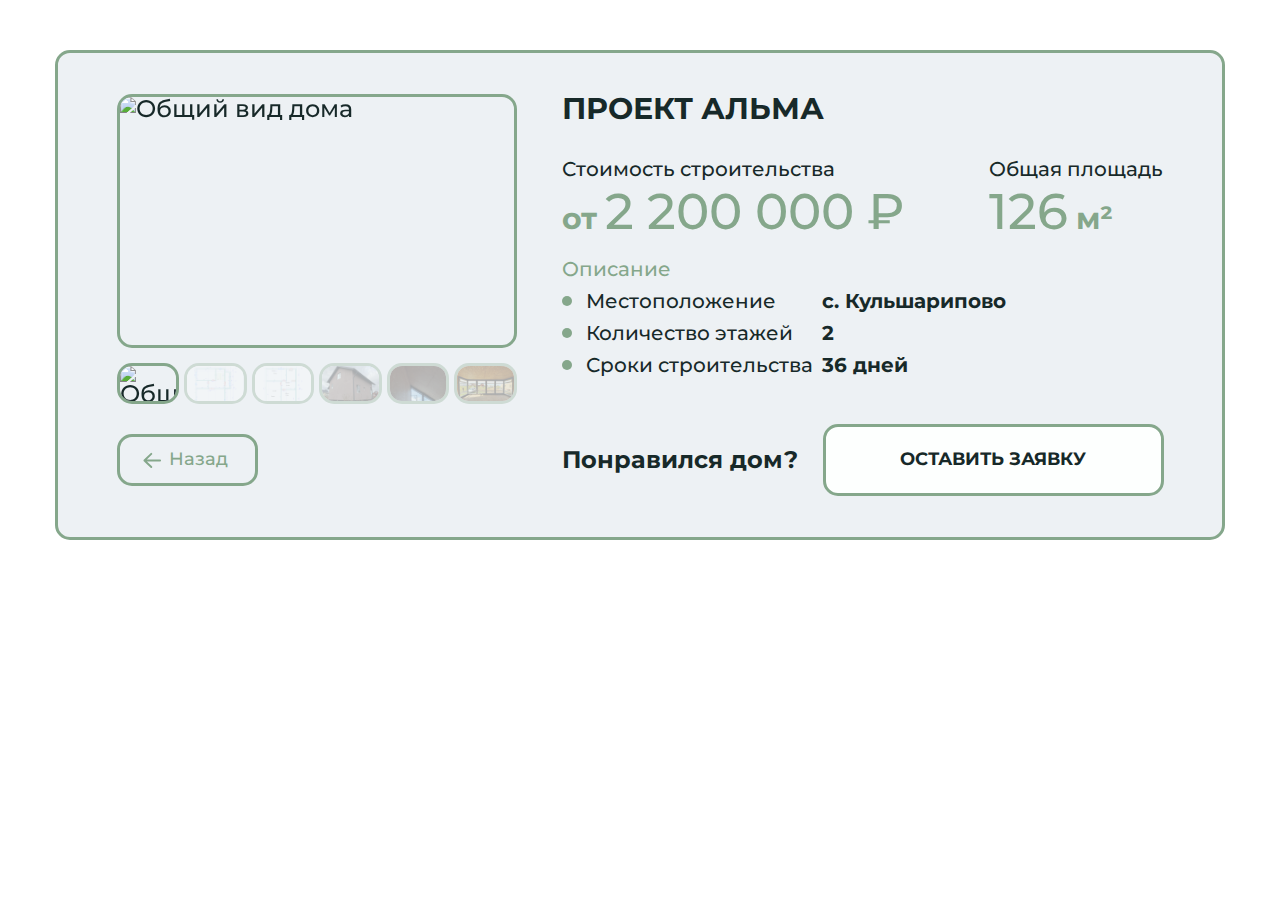
==== projects-pages/alma-page.html @ 99754f61 "rc1-3" ====
<!DOCTYPE html>
<html lang="ru">

<head>
   <meta charset="UTF-8">
   <meta http-equiv="X-UA-Compatible" content="IE=edge">
   <meta name="viewport" content="width=device-width, initial-scale=1.0">
   <title>Проект Альма</title>
   <link href="https://fonts.googleapis.com/css?family=Montserrat:regular,500,600,700&display=swap" rel="stylesheet" />
   <link rel="stylesheet" href="../css/swiper-bundle.min.css">
   <link rel="stylesheet" href="../css/style.css">
</head>

<body>
   <div class="wrapper">
      <div id="alma-project" class="alma-project">
         <div class="alma-project__container">
            <div class="alma-project__box box">
               <div class="box__wrap">
                  <div class="box__slider">
                     <div class="box__image image-slider swiper">
                        <div class="image-slider__wrapper swiper-wrapper">
                           <div class="image-slider__slide swiper-slide">
                              <div class="image-slider__image">
                                 <img src="../img/projects/preview/alma/3-alma.png" alt="Общий вид дома">
                              </div>
                           </div>
                           <div class="image-slider__slide swiper-slide">
                              <div class="image-slider__image">
                                 <img src="../img/projects/preview/alma/image-2.png" alt="Общий вид дома">
                              </div>
                           </div>
                           <div class="image-slider__slide swiper-slide">
                              <div class="image-slider__image">
                                 <img src="../img/projects/preview/alma/image-3.png" alt="Проект дома">
                              </div>
                           </div>
                           <div class="image-slider__slide swiper-slide">
                              <div class="image-slider__image">
                                 <img src="../img/projects/preview/alma/image-4.png" alt="Теплый пол">
                              </div>
                           </div>
                           <div class="image-slider__slide swiper-slide">
                              <div class="image-slider__image">
                                 <img src="../img/projects/preview/alma/image-5.png" alt="Теплый пол">
                              </div>
                           </div>
                           <div class="image-slider__slide swiper-slide">
                              <div class="image-slider__image">
                                 <img src="../img/projects/preview/alma/image-6.png" alt="Общий вид дома">
                              </div>
                           </div>
                           <div class="image-slider__slide swiper-slide">
                              <div class="image-slider__image">
                                 <img src="../img/projects/preview/alma/image-7.png" alt="Общий вид дома">
                              </div>
                           </div>
                        </div>
                     </div>
                     <div class="box_preview image-mini-slider swiper">
                        <div class="image-mini-slider__wrapper swiper-wrapper">
                           <div class="image-mini-slider__slide swiper-slide">
                              <div class="image-mini-slider__image">
                                 <img src="../img/projects/preview/alma/3-alma.png" alt="Общий вид дома">
                              </div>
                           </div>
                           <div class="image-mini-slider__slide swiper-slide">
                              <div class="image-mini-slider__image">
                                 <img src="../img/projects/preview/alma/image-2.png" alt="Общий вид дома">
                              </div>
                           </div>
                           <div class="image-mini-slider__slide swiper-slide">
                              <div class="image-mini-slider__image">
                                 <img src="../img/projects/preview/alma/image-3.png" alt="Проект дома">
                              </div>
                           </div>
                           <div class="image-mini-slider__slide swiper-slide">
                              <div class="image-mini-slider__image">
                                 <img src="../img/projects/preview/alma/image-4.png" alt="Теплый пол">
                              </div>
                           </div>
                           <div class="image-mini-slider__slide swiper-slide">
                              <div class="image-mini-slider__image">
                                 <img src="../img/projects/preview/alma/image-5.png" alt="Теплый пол">
                              </div>
                           </div>
                           <div class="image-mini-slider__slide swiper-slide">
                              <div class="image-mini-slider__image">
                                 <img src="../img/projects/preview/alma/image-6.png" alt="Общий вид дома">
                              </div>
                           </div>
                           <div class="image-mini-slider__slide swiper-slide">
                              <div class="image-mini-slider__image">
                                 <img src="../img/projects/preview/alma/image-7.png" alt="Общий вид дома">
                              </div>
                           </div>
                        </div>
                     </div>
                  </div>
                  <h1 class="alma-project__title box__title title">Проект альма</h1>
                  <div class="box__price price">
                     <div class="price__label">Стоимость строительства</div>
                     <div class="price__num">от <span>2 200 000 ₽</span></div>
                  </div>
                  <div class="box__square square">
                     <div class="square__label">Общая площадь</div>
                     <div class="square__num"><span>126</span> м²</div>
                  </div>
                  <div class="box__description description">
                     <div class="description__label">Описание</div>
                     <ul class="description__items">
                        <li class="description__item item">
                           <div class="item__label">Местоположение</div>
                           <div class="item__text">с. Кульшарипово</div>
                        </li>
                        <li class="description__item item">
                           <div class="item__label">Количество этажей</div>
                           <div class="item__text">2 <span class="item__hidden"> этажа </span></div>
                        </li>
                        <li class="description__item item">
                           <div class="item__label">Сроки строительства</div>
                           <div class="item__text"><span class="item__hidden">стройка</span> 36 дней</div>
                        </li>
                     </ul>
                  </div>
                  <a href="../index.html#projects" class="page-projects__prev button button_prev">
                     <img src="../img/process/arrow.svg" alt="Стрелка назад">
                     <span>Назад</span>
                  </a>
                  <div class="box__inner">
                     <p class="box__text">Понравился дом?</p>
                     <a href="#" class="page-projects__button button button_white">оставить заявку</a>
                  </div>
               </div>
            </div>
         </div>
      </div>
   </div>
   <script src="../js/swiper-bundle.min.js"></script>
   <script src="../js/main.js"></script>
</body>

</html>
---- css/style.css ----
@font-face {
   font-family: Montserrat;
   src: url('../fonts/Montserrat-Medium.eot');
   src: url('../fonts/Montserrat-Medium.woff2') format('woff2'),
      url('../fonts/Montserrat-Medium.woff') format('woff'),
      url('../fonts/Montserrat-Medium.ttf') format('truetype'),
      url('../fonts/Montserrat-Medium.svg') format('svg');
   font-weight: 500;
   font-display: swap;
}

@font-face {
   font-family: Montserrat;
   src: url('../fonts/Montserrat-Bold.eot');
   src: url('../fonts/Montserrat-Bold.woff2') format('woff2'),
      url('../fonts/Montserrat-Bold.woff') format('woff'),
      url('../fonts/Montserrat-Bold.ttf') format('truetype'),
      url('../fonts/Montserrat-Bold.svg') format('svg');
   font-weight: 700;
   font-display: swap;
}

/* ОБНУЛЕНИЕ */
*,
*::before,
*::after {
   padding: 0;
   margin: 0;
   border: 0;
   box-sizing: border-box;
}

li {
   list-style: none;
}

h1,
h2,
h3,
h4,
h5,
h6 {
   font-size: inherit;
   font-weight: inherit;
}

img {
   vertical-align: top;
}

a,
a:visited,
a:hover {
   text-decoration: none;
}

:focus,
:active {
   outline: none;
}

a:focus,
a:active {
   outline: none;
}

nav,
footer,
header,
aside {
   display: block;
}

input,
button,
textarea {
   font-family: inherit;
}

input::-ms-clear {
   display: none;
}

button {
   cursor: pointer;
}

button::-moz-focus-inner {
   padding: 0;
   border: 0;
}

html,
body {
   height: 100%;
   line-height: 1;
}

/* ------------------------------------------------- */
body {
   font-family: Montserrat;
   font-size: 24px;
   font-weight: 500;
   color: #172929;
}

.wrapper {
   min-height: 100%;
   overflow: hidden;
   display: flex;
   flex-direction: column;
}

[class*="__container"] {
   max-width: 1200px;
   margin: 0 auto;
   padding: 0px 15px;
}

/* --PC-- */
@media (max-width: 1200px) {
   [class*="__container"] {
      max-width: 970px;
   }
}

/* --TABLET-- */
@media (max-width: 991.98px) {
   [class*="__container"] {
      max-width: 750px;
   }
}

/* --MOBILE-- */
@media (max-width: 767.98px) {
   [class*="__container"] {
      max-width: 540px;
   }
}

/* --MOBILE SMALL-- */
@media (max-width: 575.98px) {
   [class*="__container"] {
      max-width: none;
   }
}

/* ------------------------- */
.menu {
   display: flex;
   justify-content: flex-end;
}

.menu__list {
   display: flex;
}

.menu__item {
   margin: 0px 40px 0px 0px;
}

.menu__link {
   font-weight: 500;
   font-size: 16px;
   line-height: 20px;
   color: #172929;
   transition: all 0.3s ease 0s;
}

.menu__link:hover,
.socials__link:hover,
.phone__link:hover {
   color: #85A78B;
}

.socials {
   position: relative;
   z-index: 3;
   flex: 0 0 90px;
   display: flex;
   justify-content: flex-end;
}

.socials__list {
   display: flex;
}

.socials__item {
   margin: 0px 15px 0px 0px;
}

.socials__link,
.phone__link {
   font-weight: 500;
   font-size: 16px;
   line-height: 20px;
   color: #172929;
   transition: all 0.3s ease 0s;
}

.phone {
   position: relative;
   z-index: 3;
   flex: 0 1 150px;
}

.phone__link {
   font-weight: 700;
}

/* ------- */
.icon-menu,
.close-icon-menu {
   display: none;
}

/* ------- */
.button {
   display: inline-block;
   font-weight: 700;
   font-size: 18px;
   line-height: 140.4%;
   text-align: center;
   align-items: center;
   text-transform: uppercase;
   color: #172929;
   background-color: #EDF1F4;
   border: 3px solid #85A78B;
   border-radius: 15px;
   padding: 20px 34px;
   transition: all 0.3s ease 0s;
}

.button:hover {
   background-color: #B8DBEF;
}

.button:focus {
   background-color: #FDFFFE;
}

.button_fill {
   background-color: #85A78B;
   padding: 20px 38px;
}

.button_fill:hover {
   border: 3px solid #B8DBEF;
}

.button_fill:focus {
   border: 3px solid #FDFFFE;
}

.button_white {
   background-color: #FDFFFE;
}

.button_white:focus {
   background-color: #EDF1F4;
}

.button_narrow {
   padding: 6px 23px;
}

.button_prev,
.button_next {
   display: inline-flex;
   font-weight: 500;
   color: #85A78B;
   text-transform: none;
   text-align: center;
   align-items: center;
   padding: 10px 27px 10px 20px;
}

.button_next {
   padding: 10px 20px 10px 27px;
}

.button_prev img {
   width: 24px;
   margin-right: 5px;
   transform: rotate(180deg);
}

.button_next img {
   width: 24px;
   margin-left: 5px;
}

/* ------- */
.title {
   font-weight: 700;
   font-size: 30px;
   line-height: 140.4%;
   text-align: center;
   margin: 0px 0px 40px 0px;
}

/* ------- */
.text_bold {
   font-weight: 700;
}

.text_up {
   text-transform: uppercase;
}

/* ------- */
.card {
   display: flex;
   flex-direction: column;
   justify-content: space-between;
}

.card__image {
   border: 3px solid #85A78B;
   border-radius: 15px;
   overflow: hidden;
   margin-bottom: 15px;
   position: relative;
   padding: 0px 0px 71.3% 0px;
}

.card__image img {
   width: 100%;
   height: 100%;
   object-fit: cover;
   position: absolute;
   top: 0;
   left: 0;
}

.card__body {
   display: flex;
   flex-direction: column;
   justify-content: space-between;
}

.card__title {
   font-weight: 700;
   font-size: 20px;
   line-height: 140.4%;
   text-transform: uppercase;
}

.card__desc {
   font-size: 16px;
   line-height: 140.4%;
}

.card__inner {
   display: flex;
   justify-content: space-between;
   align-items: center;
   margin-top: 10px;
}

.card__price {
   font-weight: 700;
   font-size: 16px;
   line-height: 140.4%;
   margin: 0px 20px 0px 0px;
}

.card__button {
   flex: 1 1 auto;
}

/* ------- */
.radio {
   display: inline-flex;
   justify-items: center;
   position: relative;
}

.radio_img {
   flex: 0 1 25.4%;
}

.radio__image {
   padding: 0px 0px 62% 0px;
   width: 100%;
   overflow: hidden;
   border: 3px solid #85A78B;
   border-radius: 15px;
   position: relative;
   cursor: pointer;
}

.radio__image img {
   object-fit: cover;
   position: absolute;
   max-width: 100%;
   top: 0;
   left: 0;
}

.radio_row {
   background: #FDFEFF;
   border-radius: 15px;
   padding: 11px 10px 13px 50px;
   align-items: center;
}

.radio__input {
   display: none;
}

[class*="__label"] {
   font-size: 20px;
   margin: 0px 0px 12px 0px;
}

.radio__label {
   font-size: 14px;
   display: inline-flex;
   align-items: center;
   justify-content: center;
   justify-items: center;
   cursor: pointer;
   margin: 0;
}

.radio__label span {
   text-align: start;
   color: #7A7878;
   line-height: 140.4%;
   padding: 0px 0px 0px 15px;
}

.radio__label a {
   padding: 0px 0px 0px 5px;
   color: #172929;
   transition: all 0.5s ease 0;
}

.radio__label a:hover {
   color: #85A78B;
}

.radio__label::before {
   content: '';
   align-self: center;
   width: 16px;
   height: 16px;
   background-color: #fff;
   border-radius: 50%;
   border: 2px solid #85A78B;
   margin: 0px 5px 0px 0px;
   position: absolute;
   top: 0;
   left: 0;
   transform: translate(-50%, 0);
}

.radio__label_image {
   align-items: center;
   position: absolute;
   top: 110%;
   left: 50%;
   transform: translate(-50%, -50%);
   padding: 20px 0px 0px 0px;
}

.radio__label_image.checkbox__label {
   top: 50%;
   left: 87%;
   transform: translate(0, -50%);
   padding: 0px 0px 0px 50px;
   text-align: left;
   justify-self: start;
}

.radio__label_image::before {
   height: 20px;
   width: 20px;
   align-self: center;
   position: absolute;
   top: 0;
   left: 50%;
   transform: translate(-50%, -50%);
}

.radio__label_image.checkbox__label::before {
   margin: 0;
}

.radio__label_row::before {
   width: 20px;
   height: 20px;
   border: 3px solid #85A78B;
   top: 50%;
   left: 13%;
   transform: translate(-50%, -50%);
}

.radio__label:hover:before {
   background: #B8DBEF;
}

.radio__input:checked+.radio__label::before {
   background: #85A78B;
}

/* ------- */
.checkbox__label::before {
   content: '';
   width: 23px;
   height: 17px;
   margin-left: 15px;
   background: #FDFEFF;
   border: 3px solid #85A78B;
   border-radius: 5px;
}

.checkbox__label:hover::before {
   background: #B8DBEF;
}

.checkbox__input:checked+.checkbox__label::before {
   background: #FDFEFF url('../img/check-solid.svg') center no-repeat;
}

/* ------- */
input[type=tel] {
   flex: 1 1 auto;
   max-width: 350px;
   margin: 0px 10px 0px 0px;
   font-size: 16px;
   color: #85A78B;
   background: #FDFEFF;
   border: 3px solid transparent;
   border-radius: 15px;
   align-items: center;
   text-align: start;
   padding: 7px 14px 5px 14px;
   transition: all 0.5s ease 0;
}

input[type=tel]:hover {
   background: #D6E8F3;
}

input[type=tel]:focus {
   border: 3px solid #85A78B;
   background: #FDFEFF;
}

::-webkit-input-placeholder {
   /* Chrome/Opera/Safari */
   color: #85A78B;
   font-size: 16px;
   opacity: 0.7;
}

::-moz-placeholder {
   /* Firefox 19+ */
   color: #85A78B;
   font-size: 16px;
   opacity: 0.7;
}

:-ms-input-placeholder {
   /* IE 10+ */
   color: #85A78B;
   font-size: 16px;
   opacity: 0.7;
}

:-moz-placeholder {
   /* Firefox 18- */
   color: #85A78B;
   font-size: 16px;
   opacity: 0.7;
}

/* ------- */
.stage-quiz__num {
   font-size: 18px;
   color: #85A78B;
   margin-bottom: 10px;
}

.stage-quiz__stages {
   display: flex;
}

.stage-quiz__line {
   width: 40px;
   height: 4px;
   border: 1px solid #85A78B;
   border-radius: 4px;
}

.stage-quiz__line:not(:last-child) {
   margin: 0px 4px 0px 0px;
}

.stage-quiz__line_fill {
   background-color: #85A78B;
}

/* ------- */
.form {
   border: 4px solid #85A78B;
   border-radius: 15px;
}

.form__title {
   font-weight: 700;
   font-size: 24px;
   margin: 0px 0px 15px 0px;
}

.form__box {
   display: flex;
   flex-direction: column;
   justify-content: space-between;
   gap: 15px;
   max-width: 390px;
   margin: 0px auto 10px;
}

.form__checkbox {
   display: flex;
   justify-content: space-between;
   align-items: center;
}

.form__subtitle {
   font-size: 20px;
   margin: 0px 0px 15px 0px;
}

.form__checkbox-item {
   display: flex;
   flex-direction: column;
   row-gap: 15px;
   flex: 0 0 25%;
   text-align: center;
   cursor: pointer;
   position: relative;
}

.form__icon {
   font-size: 34px;
}

.form__checkbox-label {
   display: flex;
   flex-direction: column;
   align-items: center;
   font-size: 14px;
   cursor: pointer;
}

.form__checkbox-input {
   display: none;
}

.form__checkbox-label::before {
   content: '';
   display: inline-flex;
   width: 23px;
   height: 17px;
   margin-bottom: 15px;
   background: #FDFEFF;
   border: 3px solid #85A78B;
   border-radius: 5px;
}

.form__checkbox-label:hover::before {
   background: #B8DBEF;
}

.form__checkbox-input:checked+.form__checkbox-label::before {
   background: url('../img/check-solid.svg') center no-repeat;
}

.form__inner-box {
   display: flex;
   justify-content: space-between;
}

.form__button {
   flex: 1 1 auto;
}

@media (max-width: 1200px) {
   .menu__item {
      margin: 0px 25px 0px 0px;
   }

   .menu__link,
   .socials__link {
      font-size: 14px;
   }

   .button {
      font-size: 16px;
      padding: 18px 25px;
   }

   .button_narrow {
      padding: 6px 10px;
   }

   .button_prev {
      padding: 10px 27px 10px 20px;
   }

   .button_next {
      padding: 10px 20px 10px 27px;
   }

   .card__price,
   .card__desc {
      display: none;
   }

   .card__inner,
   .card__button {
      display: block;
      text-align: center;
   }

   [class*="__label"] {
      font-size: 16px;
      margin: 0px 0px 12px 0px;
   }

   .radio__label {
      font-size: 12px;
   }

   .radio_img {
      flex: 0 1 27%;
   }

   .radio__label_image {
      top: 111%;
      padding: 18px 0px 0px 0px;
   }
}

@media (max-width: 991.98px) {
   .title {
      font-size: 26px;
      margin: 0px 0px 30px 0px;
   }

   .phone {
      flex: 0 1 131px;
   }

   .phone__link {
      font-size: 14px;
   }

   .button {
      font-size: 14px;
   }

   .button_prev {
      padding: 8px 18px 6px 10px;
   }

   .button_next {
      padding: 8px 10px 6px 18px;
   }

   .card__title {
      font-size: 16px;
   }

   [class*="__label"] {
      font-size: 13px;
      margin: 0px 0px 10px 0px;
   }

   .radio_img {
      flex: 0 1 30%;
   }

   .radio_row {
      padding: 9px 10px 12px 45px;
   }

   .radio__label {
      font-size: 12px;
   }

   .radio__label_image {
      top: 112%;
      padding: 15px 0px 0px 0px;
   }

   .checkbox__label::before {
      width: 20px;
      height: 16px;
   }

   .stage-quiz__num {
      font-size: 14px;
      margin-bottom: 5px;
   }

   .stage-quiz__line {
      width: 30px;
      height: 4px;
   }
}

@media (max-width: 767.98px) {
   .title {
      font-size: 24px;
      margin: 0px 0px 20px 0px;
   }

   .button {
      font-size: 12px;
      padding: 10px;
   }

   .button_narrow {
      padding: 6px 5px 4px;
   }

   .button_prev {
      padding: 3px 18px 3px 10px;
   }

   .button_next {
      padding: 8px 10px 6px 18px;
   }

   .card__image {
      margin-bottom: 5px;
   }

   .card__inner {
      margin-top: 5px;
   }

   .card__title {
      font-size: 11px;
   }

   [class*="__label"] {
      font-size: 12px;
      margin: 0px 0px 7px 0px;
   }

   .radio__label_image {
      top: 114%;
      padding: 14px 0px 0px 0px;
   }

   .radio__label_image::before {
      height: 18px;
      width: 18px;
   }

   .radio_row {
      padding: 6px 10px 9px 30px;
   }

   .radio__label_row::before {
      width: 17px;
      height: 17px;
      left: 12%;
   }

   .checkbox__label::before {
      width: 18px;
      height: 15px;
   }
}

@media (max-width: 640.98px) {

   .button,
   .form,
   .radio__image {
      border: 2px solid #85A78B;
      border-radius: 10px;
   }

   .button_narrow {
      border-radius: 15px;
   }

   .button_prev {
      padding: 3px 15px 3px 4px;
   }

   .card__image {
      margin-bottom: 8px;
   }

   .card__inner {
      margin-top: 8px;
   }

   .card__title {
      font-size: 14px;
   }

   input[type=tel] {
      border: 2px solid transparent;
   }

   input[type=tel]:focus {
      border: 2px solid #85A78B;
   }

   .radio__label {
      font-size: 10px;
   }

   .radio__label span {
      color: #85A78B;
   }

   .radio__label a {
      color: #172929;
   }

   .radio__label_image {
      top: 112%;
      padding: 12px 0px 0px 0px;
   }

   .radio__label_image::before {
      height: 16px;
      width: 16px;
   }

   .radio_row {
      padding: 4px 5px 7px 30px;
   }

   .radio__label_row::before {
      width: 16px;
      height: 16px;
      border: 2px solid #85A78B;
      left: 12%;
   }

   .checkbox__label::before {
      width: 18px;
      height: 14px;
      border: 2px solid #85A78B;
      border-radius: 4px;
   }
}

@media (max-width: 575.98px) {
   .menu__body {
      position: fixed;
      top: -100%;
      right: 0;
      width: 85%;
      height: 400px;
      border-radius: 10px;
      background-color: #cde6f4;
      padding: 100px 15px 30px 15px;
      overflow: auto;
      transition: all 0.3s ease 0s;
   }

   .header:target .menu__body {
      top: 0;
   }

   .header:target .menu__body::before {
      content: "";
      position: fixed;
      top: 0;
      left: 0;
      height: 80px;
      width: 100%;
      background-color: #cde6f4;
   }

   .menu__list {
      flex-direction: column;
      justify-content: center;
      align-items: center;
   }

   .menu__item {
      margin: 0px 0px 30px 0px;
   }

   .menu__item:last-child {
      margin-bottom: 0px;
   }

   .menu__link {
      font-size: 22px;
   }

   .phone {
      order: 1;
   }

   .socials {
      order: 2;
      flex: 0 0 100%;
      justify-content: flex-end;
   }

   .socials__item:last-child {
      margin: 0;
   }

   .icon-menu {
      position: relative;
      flex: 0 0 25px;
      height: 16px;
      display: flex;
      flex-direction: column;
      justify-content: space-between;
      margin: 7px 0px 0px 20px;
   }

   .icon-menu span {
      height: 2px;
      background-color: #172929;
   }

   .close-icon-menu {
      flex: 0 0 25px;
      height: 25px;
      position: relative;
      margin: 3px 0px 0px 20px;
   }

   .close-icon-menu::before,
   .close-icon-menu::after,
   .icon-menu::before,
   .icon-menu::after {
      content: "";
      background-color: #172929;
      height: 2px;
   }

   .close-icon-menu::before,
   .close-icon-menu::after {
      position: absolute;
      top: 50%;
      left: 0;
      width: 100%;
   }

   .close-icon-menu::before {
      transform: rotate(45deg);
   }

   .close-icon-menu::after {
      transform: rotate(-45deg);
   }

   .header:target .icon-menu {
      display: none;
   }

   .header:target .close-icon-menu {
      display: flex;
   }

   .title {
      font-size: 22px;
   }

   .button {
      max-width: 160px;
      text-align: center;
      font-size: 12px;
      line-height: 110%;
      padding: 10px 18px;
   }

   .button_fill:hover {
      border: 2px solid #B8DBEF;
   }

   .button_fill:focus {
      border: 2px solid #FDFFFE;
   }

   .button_prev span,
   .button_next span {
      display: none;
   }

   .button_prev {
      padding: 3px 8px 3px 4px;
   }

   .button_next {
      padding: 3px 4px 3px 8px;
   }

   .card__button {
      max-width: 100%;
   }

   .radio__label_image {
      top: 115%;
      padding: 10px 0px 0px 0px;
   }

   .radio__label_image::before {
      height: 14px;
      width: 14px;
   }

   .radio_row {
      padding: 0px 5px 7px 28px;
   }

   .radio__label_row::before {
      width: 14px;
      height: 14px;
      left: 12%;
   }

   .checkbox__label::before {
      width: 18px;
      height: 14px;
   }
}

@media (max-width: 500.98px) {
   .form__title {
      font-size: 22px;
   }

   .form__subtitle {
      font-size: 18px;
   }

   .form__checkbox-item {
      row-gap: 0px;
   }

   .form__icon {
      font-size: 28px;
      text-align: left;
      padding: 0px 0px 5px 20px;
   }

   .form__checkbox-label::before {
      border: 2px solid #85A78B;
      border-radius: 10px;
      margin-bottom: 0px;
      position: absolute;
      top: 10%;
      right: 15%;
   }

   /* .form__radio-label {
      max-width: 90%;
   } */

   /* .button_prev {
      border-radius: 6px;
   } */
}

@media (max-width: 450.98px) {
   .radio_row {
      padding: 0px 5px 5px 25px;
   }

   .radio__label_row::before {
      width: 12px;
      height: 12px;
      left: 13%;
   }

   .checkbox__label::before {
      width: 18px;
      height: 14px;
   }

   .form__radio-label {
      max-width: 90%;
      margin: 0 auto;
   }

   .form__radio-label::before {
      left: 5.5%;
   }
}

@media (max-width: 430.98px) {
   .form__title {
      font-size: 20px;
   }

   .form__subtitle {
      font-size: 16px;
   }

   .form__icon {
      padding-left: 15px;
   }

   .form__checkbox-label {
      font-size: 12px;
   }

}

@media (max-width: 400.98px) {
   .card__title {
      font-size: 12px;
   }

   .form__icon {
      font-size: 24px;
   }
}

@media (max-width: 396.98px) {
   .title {
      font-size: 20px;
   }

   .button_prev {
      padding: 0px 10px 0px 0px;
      border: none;
   }

   .button_next {
      padding: 0px 0px 0px 10px;
      border: none;
   }

   .radio_img {
      flex: 0 1 31%;
   }

   .radio_row {
      padding: 0px 5px 5px 21px;
   }
}

@media (max-width: 380.98px) {
   .button {
      max-width: 140px;
   }

   .form__title {
      font-size: 18px;
      max-width: 280px;
   }

   .form__subtitle {
      font-size: 14px;
   }

   .form__checkbox-label::before {
      width: 20px;
      height: 15px;
   }

   .form__icon {
      font-size: 20px;
      padding-left: 5px;
   }

   .form__button {
      font-size: 10px;
      padding: 10px 5px;
   }

   .radio__label {
      font-size: 10px;
   }
}

@media (max-width: 350.98px) {

   .card__title {
      font-size: 11px;
   }

   .form__title {
      font-size: 16px;
   }

   .form__checkbox-label {
      font-size: 10px;
   }

   .form__icon {
      font-size: 18px;
      padding-left: 5px;
   }

   .form__checkbox-label::before {
      right: 20%;
   }

   .form__inner-box {
      flex-wrap: wrap;
      row-gap: 10px;
   }

   input[type=tel] {
      align-items: stretch;
      max-width: 350px;
      width: 100%;
      padding-right: 84px;
      margin: 0px 0px 0px 0px;
   }

   .form__button {
      display: block;
      max-width: 100%;
      font-size: 12px;
   }
}

@media (max-width: 330.98px) {
   .button {
      max-width: 135px;
   }

   .button_fill {
      margin: 0px 10px 0px 0px;
   }

   .radio_row {
      padding: 0px 0px 4px 20px;
   }

   .checkbox__label::before {
      width: 16px;
      height: 13px;
   }

   .form__button {
      display: block;
      max-width: 100%;
   }
}

/* ------------------------- */

.header {
   position: fixed;
   width: 100%;
   top: 0;
   left: 0;
   background: url("../img/header-bg.png") top / cover no-repeat;
   z-index: 50;
}

.header__container {
   display: flex;
   min-height: 100px;
   align-items: center;
}

.header__logo {
   position: relative;
   z-index: 3;
   flex: 1 1 auto;
}

.header__menu {
   flex: 1 1 auto;
}

@media (max-width: 991.98px) {
   .header__container {
      flex-wrap: wrap;
      justify-content: space-between;
      align-content: center;
      min-height: 80px;
   }

   .header__logo {
      order: 1;
   }

   .header__menu {
      order: 4;
      justify-content: flex-start;
      padding-top: 10px;
   }

   .header__socials {
      order: 2;
   }

   .header__phone {
      order: 3;
   }
}

@media (max-width: 575.98px) {
   .header__container {
      flex-wrap: wrap;
      justify-content: space-between;
   }

   .header__logo img {
      max-width: 130px;
   }
}

/* ------------------------------------------------- */
.main {
   flex: 1 1 auto;
   background: url('../img/bg-full.png') top / cover no-repeat;
}

.started {
   padding: 125px 0px 40px 0px;
}

.started__container {
   display: flex;
   position: relative;
}

.started__title {
   max-width: 830px;
   font-weight: 700;
   font-size: 35px;
   line-height: 110%;
   margin-bottom: 30px;
}

.started__text {
   max-width: 595px;
   font-weight: 500;
   font-size: 24px;
   line-height: 140.4%;
   margin-bottom: 50px;
}

.started__button-quiz {
   box-shadow: 0px 4px 4px rgba(0, 0, 0, 0.25);
   margin: 0px 20px 0px 0px;
}

.started__image {
   position: absolute;
   bottom: -15%;
   right: -10%;
}

.started__image img {
   max-width: 100%;
}

@media (max-width: 1200px) {
   .started__image {
      right: -25%;
   }

   .started__image img {
      max-width: 80%;
   }

   .started__title {
      max-width: 830px;
      font-size: 32px;
   }

   .started__text {
      max-width: 595px;
      font-size: 20px;
      margin-bottom: 40px;
   }

   .started__button-quiz {
      margin: 0px 15px 0px 0px;
   }
}

@media (max-width: 991.98px) {
   .started__image {
      right: -55%;
   }

   .started__image img {
      max-width: 70%;
   }

   .started__title {
      font-size: 30px;
   }

   .started__text {
      max-width: 550px;
      font-size: 20px;
   }
}

@media (max-width: 767.98px) {
   .started__image {
      right: -95%;
   }

   .started__image img {
      max-width: 50%;
   }

   .started__title {
      font-size: 21px;
   }

   .started__text {
      max-width: 400px;
      font-size: 16px;
      line-height: 120%;
      margin-bottom: 40px;
   }
}

@media (max-width: 575.98px) {
   .started {
      padding: 100px 0px 0px 0px;
   }

   .started__image {
      bottom: 20%;
      right: -70%;
   }

   .started__image img {
      width: 80%;
   }

   .started__title {
      font-size: 20px;
   }

   .started__text {
      font-size: 16px;
      margin-bottom: 145px;
   }

   .started__button-quiz {
      margin: 0px 5px 0px 0px;
      box-shadow: 0px 4px 7px rgba(0, 0, 0, 0.15);
   }
}

@media (max-width: 500.98px) {
   .started__image {
      right: -85%;
   }
}

@media (max-width: 385.98px) {
   .started__image {
      right: -95%;
   }
}

/* ------------------------------------------------- */
.about {
   padding-top: 100px;
}

.about__body {
   display: grid;
   grid-template-columns: repeat(3, 1fr);
   gap: 40px;
}

.about__item {
   display: flex;
}

.about__item_right {
   justify-self: end;
}

.about__number {
   font-weight: 500;
   font-size: 80px;
   color: #85A78B;
   margin: 0px 10px 0px 0px;
   align-self: flex-end;
}

.about__number_empty {
   font-size: 0px;
   margin: 0;
}

.about__subtitle {
   font-weight: 700;
   font-size: 30px;
   line-height: 140.4%;
   align-self: flex-end;
}

.about__subtitle_short {
   max-width: 190px;
}

@media (max-width: 1200px) {
   .about__number {
      font-size: 70px;
   }

   .about__subtitle {
      font-size: 24px;
   }

   .about__subtitle_short {
      max-width: 160px;
   }
}

@media (max-width: 991.98px) {
   .about {
      padding-top: 80px;
   }

   .about__number {
      font-size: 60px;
   }

   .about__subtitle {
      font-size: 20px;
   }
}

@media (max-width: 767.98px) {
   .about {
      padding-top: 60px;
   }

   .about__body {
      grid-template-columns: repeat(2, 1fr);
      column-gap: 55px;
      row-gap: 20px;
   }

   .about__item_first {
      order: 1;
   }

   .about__item_second {
      order: 2;
   }

   .about__item_third {
      order: 5;
   }

   .about__item_fourth {
      order: 3;
   }

   .about__item_fifth {
      order: 4;
   }

   .about__item_sixth {
      order: 6;
   }

   .about__item_right {
      justify-self: start;
   }

   .about__subtitle_short {
      max-width: 130px;
   }
}

@media (max-width: 575.98px) {
   .about__number {
      font-size: 48px;
   }

   .about__subtitle {
      font-size: 20px;
   }
}

@media (max-width: 500.98px) {
   .about__body {
      gap: 20px;
   }

   .about__subtitle {
      font-size: 18px;
      line-height: 110%;
   }
}

@media (max-width: 395.98px) {
   .about__body {
      gap: 15px;
   }

   .about__number {
      font-size: 30px;
   }

   .about__subtitle {
      font-size: 16px;
      line-height: 101%;
   }
}

/* ------------------------------------------------- */
.stage {
   padding-top: 100px;
}

.stage__container {
   margin: 0px auto;
   text-align: center;
}

.stage__body {
   display: flex;
   justify-content: space-between;
}

.stage__item {
   display: flex;
   flex-direction: column;
   flex: 0 1 155px;
   align-items: center;
   position: relative;
}

.stage__item:not(:last-child)::before {
   position: absolute;
   content: "";
   width: 120%;
   height: 2px;
   border-top: dashed #85A78B;
   top: 30px;
   right: -5%;
   transform: translateX(70%);
}

.stage__icon {
   display: flex;
   justify-content: center;
   width: 60px;
   height: 60px;
   background: #EDF1F4;
   border: 3px solid #85A78B;
   border-radius: 50%;
   align-items: center;
   font-size: 28px;
   margin: 0px 0px 15px 0px;
}

.stage__subtitle {
   font-weight: 500;
   font-size: 20px;
   padding: 10px;
}

@media (max-width: 1200px) {
   .stage__item:not(:last-child)::before {
      width: 110%;
      transform: translateX(66%);
   }
}

@media (max-width: 991.98px) {
   .stage__item {
      flex: 0 1 130px;
   }

   .stage__item:not(:last-child)::before {
      width: 100%;
      transform: translateX(67%);
   }

   .stage__subtitle {
      font-size: 16px;
   }
}

@media (max-width: 767.98px) {
   .stage {
      padding-top: 80px;
   }

   .stage__item {
      flex: 0 1 100px;
   }

   .stage__item:not(:last-child)::before {
      width: 80%;
   }

   .stage__subtitle {
      font-size: 12px;
   }
}

@media (max-width: 575.98px) {
   .stage {
      padding-top: 60px;
   }

   .stage__body {
      flex-wrap: wrap;
      justify-content: center;
   }

   .stage__item {
      flex: 0 1 120px;
   }

   .stage__item:last-child::before {
      position: absolute;
      content: "";
      width: 250%;
      height: 2px;
      border-top: dashed #85A78B;
      top: 30px;
      right: -15%;
      transform: translateX(-35%);
   }

   .stage__item:not(:last-child)::before {
      width: 105%;
      transform: translateX(69%);
   }

   .stage__subtitle {
      font-size: 14px;
   }
}

@media (max-width: 526.98px) and (min-width: 396.98px) {
   .stage__item:last-child::before {
      display: none;
   }

   .stage__item:nth-child(4)::after {
      position: absolute;
      content: "";
      width: 250%;
      height: 2px;
      border-top: dashed #85A78B;
      top: 30px;
      right: -15%;
      transform: translateX(-35%);
   }

   .stage__item:not(:last-child)::before {
      width: 94%;
   }
}

@media (max-width: 396.98px) {
   .stage__item:nth-child(3)::after {
      position: absolute;
      content: "";
      width: 250%;
      height: 2px;
      border-top: dashed #85A78B;
      top: 30px;
      right: -15%;
      transform: translateX(-35%);
   }
}

/* ------------------------------------------------- */
.quiz {
   padding-top: 90px;
}

.quiz__box {
   background: #EDF1F4;
   border: 3px solid #85A78B;
   border-radius: 15px;
   margin-bottom: 100px;
   text-align: center;
   padding: 2.5% 5% 3%;
}

.quiz__test,
.quiz__result {
   display: none;
}

.active__step {
   display: block;
}

.quiz__header {
   display: flex;
   justify-content: space-between;
   align-items: flex-end;
   margin: 0px 0px 45px 0px;
}

.quiz__text {
   font-size: 20px;
}

.quiz__stage {
   text-align: end;
}

.quiz__question {
   margin: 0px 0px 15px 0px;
}

.step-6 .quiz__question {
   padding: 4% 0px 0px 0px;
   margin: 0px 0px 3% 0px;
}

.quiz__form {
   display: flex;
   flex-direction: column;
}

.quiz__radio-wrap {
   display: flex;
   justify-content: space-around;
   margin: 0px 0px 65px 0px;
}

.step-2 .quiz__radio-wrap {
   max-width: 810px;
   width: 100%;
   padding: 20px 0px;
   margin: 0px auto 76px;
   display: grid;
   grid-template-columns: repeat(3, minmax(240px, auto));
   grid-row-gap: 20px;
}

.step-3 .quiz__radio-wrap {
   justify-content: space-between;
   padding-top: 15px;
   margin: 0px 0px 107px 0px;
}

.step-4 .quiz__radio-wrap {
   padding-top: 15px;
   margin: 0px 0px 107px 0px;
}

.step-5 .quiz__radio-wrap {
   display: grid;
   grid-template-columns: minmax(350px, auto) minmax(300px, auto) 1fr;
   grid-gap: 20px;
   margin: 0px 0px 0.36% 0px;
   align-items: center;
}

.step-6 .quiz__radio-wrap {
   margin: 0px 0px 8% 0px;
}

.step-5 .quiz__radio-item {
   text-align: left;
}

.step-3 .radio_img,
.step-4 .radio_img {
   flex: 0 1 180px;
}

.step-5 .radio_img {
   max-width: 156px;
   width: 100%;
}

.step-3 .radio__image,
.step-4 .radio__image {
   padding: 0px 0px 60% 0px;
}

.quiz__radio-label {
   font-size: 20px;
   width: 100%;
}

.step-5 .radio__label_image.checkbox__label {
   left: 85%;
   width: 110%;
   padding: 0px 0px 0px 40px;
}

label[for="electrics"].radio__label_image.checkbox__label,
label[for="heating"].radio__label_image.checkbox__label {
   width: 100%;
}

label[for="facade"].radio__label_image.checkbox__label {
   width: 125%;
   left: 83%;
}

label[for="water-disposal"].radio__label_image.checkbox__label,
label[for="water-supply"].radio__label_image.checkbox__label {
   width: 140%;
   left: 81.5%;
   padding: 0px 0px 0px 45px;
}

label[for="pile-screw"],
label[for="soft-shingles"] {
   width: 110%;
}

.step-3 .radio__label_image,
.step-4 .radio__label_image {
   top: 115%;
}

span.quiz__hidden {
   display: none;
}

span.quiz__hide {
   color: #172929;
   padding: 0px 5px 0px 0px;
}

.quiz__buttons {
   display: flex;
   justify-content: space-between;
}

.step-1 .quiz__next {
   align-self: end;
}

.quiz__slogan {
   text-align: center;
   font-size: 30px;
   line-height: 140.4%;
   text-transform: uppercase;
}

.quiz__slogan span {
   font-weight: 700;
}

/* ----- */
.quiz__result {
   background: #D9D9D9 url('../img/quiz/bg-quiz-feedback.png') 0 0 / cover no-repeat;
   box-shadow: inset 5px 5px 7px rgba(255, 255, 255, 0.5);
   border: 3px solid #85A78B;
   border-radius: 15px;
   padding: 3.37% 0%;
}

.quiz__wrap {
   display: flex;
}

.quiz__wrap_blur {
   background: rgba(255, 255, 255, 0.05);
   backdrop-filter: blur(3px);
   border-radius: 10px;
   width: 100%;
   margin: 0 auto;
}

.quiz__wrap-widget {
   flex: 0 1 32%;
   text-align: end;
   align-self: center;
}

.quiz__widget {
   display: inline-block;
   width: 51%;
   border: 3px solid #172929;
   border-radius: 15px;
   overflow: hidden;
}

.quiz__widget img {
   width: 100%;
}

.quiz__feedback {
   flex: 0 1 68%;
   max-width: 495px;
   margin: 0 auto;
}

.quiz__feedback.form {
   border: none;
}

.quiz__feedback .form__title {
   font-weight: 500;
   text-align: center;
   letter-spacing: 0.01em;
   margin: 0px 0px 4.5% 0px;
}

.quiz__feedback .form__box {
   margin: 0px auto 6%;
}

.quiz__feedback .form__inner-box {
   display: flex;
   flex-direction: column;
   margin: 0px 0px 3.5% 0px;
}

.quiz__feedback input[type=tel] {
   flex: 1 1 auto;
   max-width: 495px;
   width: 100%;
   margin: 0px 0px 4% 0px;
   padding: 9px 10px 11px 50px;
}

.quiz__feedback .form__button {
   font-size: 13.5px;
   padding: 11px 20px;
}

.quiz__feedback .form__radio-label {
   font-size: 12px;
   padding: 0px 0px 0px 15px;
}

.visible {
   display: none;
}

.quiz__feedback .form__radio-label::before {
   left: 4%;
}

@media (max-width: 1200px) {
   .step-2 .quiz__radio-wrap {
      max-width: 788px;
      margin: 0px auto 51.6px;
   }

   .step-3 .quiz__radio-wrap {
      margin: 0px 0px 94.6px 0px;
   }

   .step-4 .quiz__radio-wrap {
      margin: 0px 0px 82.6px 0px;
   }

   .step-5 .quiz__radio-wrap {
      grid-template-columns: minmax(290px, auto) minmax(230px, auto) 1fr;
      margin: 0px 0px 5.82% 0px;
   }

   .step-6 .quiz__radio-wrap {
      margin: 0px 0px 11.7% 0px;
   }

   .step-3 .radio_img {
      flex: 0 1 160px;
   }

   .step-5 .radio_img {
      max-width: 100px;
      width: 100%;
   }

   .quiz__radio-label {
      font-size: 16px;
      width: 100%;
   }

   .quiz__radio-label.radio__label_row {
      font-size: 20px;
      margin: 0;
   }

   .step-5 .radio__label_image.checkbox__label {
      left: 79%;
      font-size: 18px;
      width: 160%;
      padding: 0px 0px 0px 35px;
   }

   label[for="electrics"].radio__label_image.checkbox__label,
   label[for="heating"].radio__label_image.checkbox__label {
      width: 140%;
      left: 81%;
   }

   label[for="facade"].radio__label_image.checkbox__label {
      width: 175%;
      left: 78%;
      padding: 0px 0px 0px 40px;
   }

   label[for="water-disposal"].radio__label_image.checkbox__label,
   label[for="water-supply"].radio__label_image.checkbox__label {
      width: 195%;
      left: 74%;
      padding: 0px 0px 0px 45px;
   }

   label[for="pile-screw"] {
      font-size: 16px;
   }

   .quiz__result {
      padding: 1.884% 0%;
   }

   .quiz__widget {
      width: 64%;
   }

   .quiz__feedback .form__box {
      margin: 0px auto 5%;
   }

   .quiz__feedback .form__inner-box {
      margin: 0px 0px 3% 0px;
   }
}

@media (max-width: 991.98px) {
   .quiz {
      padding-top: 80px;
   }

   .quiz__box {
      margin: 0px 0px 80px 0px;
   }

   .quiz__question {
      font-size: 18px;
   }

   .step-6 .quiz__question {
      padding: 5% 0px 0px 0px;
      margin: 0px 0px 3.5% 0px;
   }

   .quiz__radio-wrap {
      margin: 0px 0px 55px 0px;
   }

   .step-2 .quiz__radio-wrap {
      margin: 0px auto 27px;
      grid-template-columns: repeat(3, minmax(200px, auto));
      grid-gap: 20px;
   }

   .step-3 .quiz__radio-wrap,
   .step-4 .quiz__radio-wrap {
      margin: 0px 0px 87.4px 0px;
   }

   .step-5 .quiz__radio-wrap {
      grid-template-columns: minmax(200px, auto) minmax(180px, auto) 1fr;
      margin: 0px 0px 6.63% 0px;
   }

   .step-6 .quiz__radio-wrap {
      margin: 0px 0px 13% 0px;
   }

   .step-3 .radio_img,
   .step-4 .radio_img {
      flex: 0 1 120px;
   }

   .step-5 .radio_img {
      max-width: 80px;
      width: 100%;
   }

   .quiz__radio-label {
      font-size: 14px;
   }

   .quiz__radio-label.radio__label_row {
      font-size: 18px;
   }

   .step-3 .radio__image {
      padding: 0px 0px 59% 0px;
   }

   .step-3 .radio__label_image,
   .step-4 .radio__label_image {
      top: 115%;
      padding: 14px 0px 0px 0px;
   }

   .step-3 .radio__label_image::before,
   .step-4 .radio__label_image::before {
      height: 18px;
      width: 18px;
   }

   .step-5 .radio__label_image.checkbox__label {
      left: 78%;
      font-size: 14px;
      padding: 0px 0px 0px 30px;
   }

   label[for="facade"].radio__label_image.checkbox__label {
      width: 175%;
      left: 77%;
      padding: 0px 0px 0px 34px;
   }

   label[for="water-disposal"].radio__label_image.checkbox__label,
   label[for="water-supply"].radio__label_image.checkbox__label {
      width: 200%;
      left: 73%;
      padding: 0px 0px 0px 35px;
   }

   label[for="pile-screw"] {
      font-size: 14px;
      width: 110%;
   }

   label[for="soft-shingles"] {
      font-size: 14px;
      width: 110%;
   }

   .quiz__slogan {
      font-size: 26px;
   }

   .quiz__result {
      padding: 2.453% 0%;
   }

   .quiz__widget {
      width: 64%;
   }

   .quiz__feedback {
      max-width: 405px;
   }

   .quiz__feedback .form__box {
      margin: 0px auto 3%;
   }

   .quiz__feedback .form__title {
      font-size: 22px;
   }

   .quiz__feedback .form__subtitle {
      font-size: 18px;
      text-align: center;
   }

   .quiz__feedback .form__icon {
      font-size: 26px;
   }

   .quiz__feedback .form__checkbox-label {
      font-size: 12px;
   }

   .quiz__feedback .form__checkbox-label::before {
      margin: 0px 0px 7px 0px;
   }

   .quiz__feedback .form__checkbox-item {
      row-gap: 7px;
   }

   .quiz__feedback .form__inner-box {
      margin: 0px 0px 0.7% 0px;
   }

   .quiz__feedback input[type=tel] {
      margin: 0px 0px 3% 0px;
      padding: 6px 10px 8px 50px;
   }

   .quiz__feedback .form__button {
      padding: 9px 20px;
   }
}

@media (max-width: 767.98px) {
   .quiz {
      padding-top: 60px;
   }

   .quiz__box {
      margin: 0px 0px 60px 0px;
   }

   .quiz__header {
      margin: 0px 0px 30px 0px;
   }

   .quiz__stage {
      display: none;
   }

   .quiz__text {
      font-size: 16px;
   }

   .step-6 .quiz__question {
      margin: 0px 0px 5% 0px;
   }

   .quiz__radio-wrap {
      margin: 0px 0px 50px 0px;
   }

   .step-2 .quiz__radio-wrap {
      padding: 14px 0px;
      margin: 0px auto 22px;
      grid-template-columns: repeat(3, minmax(140px, auto));
      grid-gap: 10px;
   }

   .step-3 .quiz__radio-wrap {
      margin: 0px 0px 70.24px 0px;
   }

   .step-4 .quiz__radio-wrap {
      padding-top: 10px;
      margin: 0px 0px 62.3px 0px;
   }

   .step-5 .quiz__radio-wrap {
      grid-template-columns: minmax(150px, auto) minmax(135px, auto) 1fr;
      grid-row-gap: 20px;
      grid-column-gap: 5px;
      margin: 0px 0px 8.74% 0px;
   }

   .step-6 .quiz__radio-wrap {
      margin: 0px 0px 14.5% 0px;
   }

   .quiz__radio-label.radio__label_row {
      font-size: 16px;
   }

   .step-3 .radio__image {
      padding: 0px 0px 57% 0px;
   }

   .step-4 .radio__image {
      padding: 0px 0px 59% 0px;
   }

   .step-3 .radio_img {
      flex: 0 1 86px;
   }

   .step-4 .radio_img {
      flex: 0 1 105px;
   }

   .step-5 .radio_img {
      max-width: 50px;
      width: 100%;
   }

   .step-3 label {
      font-size: 10px;
   }

   .step-4 label {
      font-size: 11px;
   }

   .step-6 .quiz__radio-label {
      font-size: 12px;
      width: 110%;
   }

   .step-5 .radio__label_image.checkbox__label {
      left: 78%;
      font-size: 12px;
      width: 210%;
      padding: 0px 0px 0px 25px;
   }

   label[for="electrics"].radio__label_image.checkbox__label,
   label[for="heating"].radio__label_image.checkbox__label {
      width: 190%;
      left: 79%;
      padding: 0px 0px 0px 23px;
   }

   label[for="facade"].radio__label_image.checkbox__label {
      width: 240%;
      left: 73%;
      padding: 0px 0px 0px 21px;
   }

   label[for="water-disposal"].radio__label_image.checkbox__label,
   label[for="water-supply"].radio__label_image.checkbox__label {
      width: 280%;
      left: 68%;
      padding: 0px 0px 0px 20px;
   }

   label[for="pile-screw"] {
      font-size: 10px;
      width: 110%;
   }

   .step-3 .radio__label_image,
   .step-4 .radio__label_image {
      top: 117%;
      padding: 12px 0px 0px 0px;
   }

   .step-3 .radio__label_image::before,
   .step-4 .radio__label_image::before {
      height: 16px;
      width: 16px;
   }

   .quiz__result {
      padding: 2.453% 0%;
   }

   .quiz__wrap-widget {
      flex: 0 1 25%;
   }

   .quiz__feedback {
      flex: 0 1 75%;
      max-width: 320px;
   }

   .quiz__widget {
      width: 80%;
   }

   .quiz__feedback .form__box {
      margin: 0px auto 3%;
   }

   .quiz__feedback .form__title {
      font-size: 16px;
      margin: 0px 0px 3.15% 0px;
   }

   .quiz__feedback .form__subtitle {
      font-size: 14px;
      margin: 0px 0px 3% 0px;
   }

   .quiz__feedback .form__icon {
      font-size: 22px;
   }

   .quiz__feedback .form__checkbox-label {
      font-size: 10px;
   }

   .quiz__feedback .form__checkbox-label::before {
      width: 20px;
      height: 16px;
      margin: 0px 0px 5px 0px;
   }

   .quiz__feedback .form__inner-box {
      margin: 0;
   }

   .quiz__feedback input[type=tel] {
      margin: 0px 0px 3% 0px;
      padding: 5px 10px 6px 50px;
   }

   .quiz__feedback .form__button {
      padding: 6px 20px;
   }

   .quiz__feedback .form__radio-label {
      font-size: 10px;
   }

   .quiz__slogan {
      font-size: 24px;
   }
}

@media (max-width: 640.98px) {

   .quiz__radio-wrap {
      margin: 0px 0px 40px 0px;
   }

   .step-2 .quiz__radio-wrap {
      padding: 12px 0px;
      margin: 0px auto 17.6px;
      grid-template-columns: repeat(3, minmax(140px, auto));
      grid-gap: 15px;
   }

   .step-3 .quiz__radio-wrap {
      margin: 0px 0px 60.24px 0px;
   }

   .step-4 .quiz__radio-wrap {
      margin: 0px 0px 52.3px 0px;
   }

   .step-5 .quiz__radio-wrap {
      margin: 0px 0px 6.97% 0px;
   }

   .step-6 .quiz__radio-wrap {
      justify-content: space-between;
      margin: 0px 0px 12.3% 0px;
   }

   .quiz__radio-label.radio__label_row {
      font-size: 14px;
   }

   .quiz__box,
   .quiz__result {
      border: 2px solid #85A78B;
      border-radius: 10px;
   }

   .quiz__result {
      padding: 2.44% 0%;
   }

   .quiz__wrap_blur {
      backdrop-filter: blur(2px);
   }

   .quiz__widget {
      border: 2px solid #172929;
      border-radius: 10px;
   }

   .quiz__feedback .form__checkbox-label::before {
      width: 18px;
      height: 14px;
      border: 2px solid #85A78B;
      border-radius: 4px;
   }

   .quiz__feedback input[type=tel] {
      margin: 0px 0px 2% 0px;
      padding: 3px 10px 5px 50px;
   }

   .quiz__feedback .radio__label::before {
      width: 14px;
      height: 14px;
      left: 6%;
   }
}

@media (max-width: 575.98px) {
   .quiz {
      padding-top: 30px;
   }

   .quiz__box {
      margin: 0px 0px 30px 0px;
   }

   .quiz__text {
      font-size: 14px;
   }

   .quiz__question {
      font-size: 16px;
   }

   .step-5 .quiz__question {
      margin: 0px 0px 2% 0px;
   }

   .step-6 .quiz__question {
      padding: 4% 0px 0px 0px;
      margin: 0px 0px 3% 0px;
   }

   .quiz__radio-wrap {
      margin: 0px 0px 30px 0px;
   }

   .step-1 .quiz__radio-wrap {
      justify-content: space-between;
   }

   .step-2 .quiz__radio-wrap {
      padding: 10px 0px;
      margin: 0px auto 5%;
      grid-template-columns: repeat(3, minmax(130px, auto));
      grid-row-gap: 16px;
      grid-column-gap: 10px;
   }

   .step-3 .quiz__radio-wrap,
   .step-4 .quiz__radio-wrap {
      display: flex;
      flex-wrap: wrap;
      justify-content: space-around;
      margin: 0px 0px 3% 0px;
      padding-top: 0;
   }

   .step-4 .quiz__radio-wrap {
      margin: 0px 0px 4.7% 0px;
   }

   .step-5 .quiz__radio-wrap {
      grid-template-columns: repeat(2, 1fr);
      grid-gap: 15px;
      margin: 0px 0px 5.67% 0px;
   }

   .step-6 .quiz__radio-wrap {
      margin: 0px 0px 11.35% 0px;
   }

   .step-3 .radio__image,
   .step-4 .radio__image,
   .step-5 .radio__image {
      display: none;
   }

   .step-3 .radio__label,
   .step-4 .radio__label,
   .step-5 .radio__label {
      font-size: 14px;
   }

   .step-6 .quiz__radio-label {
      width: 112%;
   }

   .step-3 .radio__label_image,
   .step-4 .radio__label_image {
      position: relative;
      top: 0;
      left: 0;
      text-align: left;
      align-items: center;
      margin: 0;
      padding: 0;
      transform: translate(0, 0);
   }

   .step-6 .radio__label_image {
      top: 111%;
   }

   .step-3 .radio__label_image::before,
   .step-4 .radio__label_image::before {
      top: 50%;
      left: -20%;
      transform: translate(-50%, -50%);
   }

   .step-4 .radio__label_image::before {
      left: -10%;
   }

   .step-3 .radio_img,
   .step-4 .radio_img {
      flex: 0 1 25%;
      padding: 6px 10px 6px 30px;
      align-items: center;
      margin-bottom: 2.57%;
      cursor: pointer;
   }

   .step-4 .radio_img {
      margin-bottom: 3%;
   }

   .step-4 .radio_img {
      flex: 0 1 46%;
      align-content: start;
   }

   .step-5 .radio__label_image.checkbox__label {
      left: 0;
      font-size: 14px;
      width: 240%;
      padding: 0px 0px 0px 30px;
   }

   label[for="electrics"].radio__label_image.checkbox__label,
   label[for="heating"].radio__label_image.checkbox__label {
      width: 240%;
      left: 0;
      padding: 0px 0px 0px 20px;
   }

   label[for="facade"].radio__label_image.checkbox__label {
      width: 270%;
      left: -4%;
      padding: 0px 0px 0px 30px;
   }

   label[for="water-disposal"].radio__label_image.checkbox__label,
   label[for="water-supply"].radio__label_image.checkbox__label {
      width: 310%;
      left: -7%;
      padding: 0px 0px 0px 30px;
   }

   label[for="profiled-sheet"] {
      width: 110%;
      align-self: start;
   }

   label[for="profiled-sheet"].radio__label_image::before {
      left: -14%;
   }

   label[for="soft-shingles"] {
      width: 100%;
   }

   .quiz__radio-label {
      font-size: 12px;
   }

   .quiz__radio-label.radio__label_row {
      font-size: 14px;
   }

   span.quiz__hidden {
      display: block;
      color: #172929;
      padding: 0px 5px 0px 0px;
   }

   .quiz__hide {
      display: none;
   }

   .quiz__slogan {
      padding: 0px 40px;
      font-size: 22px;
   }

   .quiz__radio-item_1 {
      order: 1;
   }

   .quiz__radio-item_2,
   .step-5 .quiz__radio-item_2 {
      order: 3;
   }

   .step-4 .quiz__radio-item_2 {
      order: 2;
   }

   .quiz__radio-item_3 {
      order: 4;
   }

   .step-5 .quiz__radio-item_3 {
      order: 2;
   }

   .quiz__radio-item_4,
   .step-5 .quiz__radio-item_4 {
      order: 5;
   }

   .step-4 .quiz__radio-item_4 {
      order: 3;
   }

   .quiz__radio-item_5 {
      order: 2;
   }

   .step-5 .quiz__radio-item_5 {
      order: 4;
   }

   .step-5 .quiz__radio-item_6 {
      order: 6;
   }

   .quiz__feedback .form__box {
      margin: 0px auto 2%;
   }

   .quiz__feedback .form__title {
      margin: 0px 0px 4.17% 0px;
   }

   .quiz__feedback .form__subtitle {
      margin: 0px 0px 2.592% 0px;
   }

   .quiz__feedback .form__icon {
      display: none;
   }

   .quiz__feedback .form__checkbox-label {
      order: 1;
      font-size: 12px;
      line-height: 220%;
   }

   .quiz__feedback .form__checkbox-label::before {
      order: 2;
   }

   .quiz__feedback .form__button {
      max-width: 100%;
      padding: 8px 10px;
   }
}

@media (max-width: 500.98px) {
   .step-2 .quiz__radio-wrap {
      margin: 0px auto 3%;
      grid-template-columns: repeat(3, minmax(120px, auto));
      grid-column-gap: 5px;
   }

   .step-4 .quiz__radio-wrap {
      margin: 0px 0px 3.5% 0px;
   }

   .step-5 .quiz__radio-wrap {
      grid-gap: 15px;
      margin: 0px 0px 3.89% 0px;
   }

   .step-6 .quiz__radio-wrap {
      margin: 0px 0px 14.35% 0px;
   }

   .step-6 .quiz__radio-label {
      width: 100%;
   }

   .step-6 .quiz__radio-label[for="hemming-the-roof"] {
      width: 80%;
   }

   .step-6 .radio__label_image {
      top: 119%;
   }

   .quiz__radio-label.radio__label_row {
      font-size: 14px;
   }

   .step-3 .radio_img {
      padding: 5px 10px 5px 30px;
      margin-bottom: 2.2%;
   }

   .quiz__result {
      padding: 3%;
   }

   .quiz__wrap-widget {
      flex: 0 1 auto;
   }

   .quiz__feedback {
      flex: 1 1 auto;
      max-width: 100%;
   }

   .quiz__widget {
      display: none;
   }

   .quiz__feedback .form__title {
      margin: 0px 0px 3% 0px;
   }

   .quiz__feedback .form__subtitle {
      margin: 0px 0px 2% 0px;
   }

   .quiz__feedback .form__box {
      max-width: 350px;
      margin: 0px auto 0.28%;
   }

   .quiz__feedback .form__checkbox-label {
      white-space: nowrap;
   }

   .quiz__feedback .form__checkbox-label::before {
      position: static;
   }

   .quiz__feedback .radio__label::before {
      left: 4%;
   }
}

@media (max-width: 450.98px) {
   .quiz__header {
      margin: 0px 0px 15px 0px;
   }

   .quiz__question {
      margin: 0px 0px 10px 0px;
   }

   .quiz__radio-wrap {
      margin: 0px 0px 6.8% 0px;
   }

   .step-2 .quiz__radio-wrap {
      padding: 5px 0px;
      margin: 0px auto 4%;
      grid-template-columns: repeat(3, minmax(105px, auto));
      grid-row-gap: 13.5px;
      grid-column-gap: 5px;
      align-items: center;
   }

   .step-3 .quiz__radio-wrap,
   .step-4 .quiz__radio-wrap {
      margin: 0px 0px 2% 0px;
   }

   .step-5 .quiz__radio-wrap {
      grid-gap: 9px;
      margin: 0px 0px 2.73% 0px;
   }

   .step-6 .quiz__radio-wrap {
      margin: 0px 0px 10.4% 0px;
   }

   .step-3 .radio_img {
      padding: 5px 10px 6px 30px;
      margin-bottom: 1.28%;
   }

   .step-4 .radio_img {
      padding: 6px 10px 6px 30px;
      margin-bottom: 2.45%;
   }

   .step-3 .quiz__radio-label,
   .step-4 .quiz__radio-label {
      font-size: 12px;
   }

   .quiz__radio-label.radio__label_row {
      font-size: 12px;
   }

   .step-3 .radio__label_image::before,
   .step-4 .radio__label_image::before {
      width: 14px;
      height: 14px;
   }

   .quiz__result {
      padding: 2.006% 3% 0.466%;
   }

   .quiz__feedback .form__title {
      margin: 0px 0px 3% 0px;
   }

   .quiz__feedback .form__title span {
      display: none;
   }

   .quiz__feedback .form__subtitle {
      margin: 0px 0px 1% 0px;
   }

   .quiz__feedback .form__button {
      padding: 6px 10px;
   }

   .quiz__feedback .radio__label span {
      padding: 0;
   }

   .quiz__feedback .radio__label::before {
      left: 6%;
   }

   .quiz__slogan {
      padding: 0px 5px;
   }
}

@media (max-width: 396.98px) {
   .quiz__box {
      padding: 2.5% 4% 3%;
   }

   .quiz__header {
      margin: 0px 0px 15px 0px;
   }

   .quiz__question {
      font-size: 14px;
   }

   .quiz__radio-wrap {
      margin: 0px 0px 7.57% 0px;
   }

   .step-2 .quiz__radio-wrap {
      grid-template-columns: repeat(3, minmax(90px, auto));
   }

   .step-5 .quiz__radio-wrap {
      grid-gap: 8px;
      margin: 0px 0px 2.38% 0px;
   }

   .step-6 .quiz__radio-wrap {
      margin: 0px 0px 12.4% 0px;
   }

   .step-3 .radio_img {
      padding: 0px 0px 0px 22px;
      margin-bottom: 4.12%;
   }

   .step-4 .radio_img {
      padding: 6px 0px 6px 20px;
      margin-bottom: 2.1%;
   }

   .step-6 .radio__label_image {
      top: 125%;
   }

   .step-3 .radio__label_image::before,
   .step-4 .radio__label_image::before,
   .step-6 .radio__label_image::before {
      width: 12px;
      height: 12px;
   }

   .step-4 .radio__label_image::before {
      left: -10%;
   }

   .step-5 .radio__label_image.checkbox__label {
      font-size: 12px;
      width: 220%;
      padding: 0px 0px 0px 30px;
   }

   label[for="electrics"].radio__label_image.checkbox__label,
   label[for="heating"].radio__label_image.checkbox__label {
      width: 210%;
      left: 2%;
      padding: 0px 0px 0px 27px;
   }

   label[for="facade"].radio__label_image.checkbox__label {
      width: 250%;
      left: -3%;
      padding: 0px 0px 0px 35px;
   }

   label[for="water-disposal"].radio__label_image.checkbox__label,
   label[for="water-supply"].radio__label_image.checkbox__label {
      width: 270%;
      left: -6%;
      padding: 0px 0px 0px 35px;
   }

   .step-6 .quiz__radio-label[for="windows-front-door"] {
      width: 130%;
   }

   .quiz__result {
      padding: 1.82% 3% 1.11%;
   }

   .quiz__feedback .form__title {
      margin: 0 auto 3%;
   }

   .quiz__feedback .form__checkbox {
      margin: 0px 0px 0.1% 0px;
   }

   .quiz__feedback input[type=tel] {
      padding: 4px 5px 4px 8px;
      font-size: 12px;
      margin: 0px 0px 2%;
   }

   ::-webkit-input-placeholder {
      /* Chrome/Opera/Safari */
      font-size: 12px;
      opacity: 1;
   }

   ::-moz-placeholder {
      /* Firefox 19+ */
      font-size: 12px;
      opacity: 1;
   }

   :-ms-input-placeholder {
      /* IE 10+ */
      font-size: 12px;
      opacity: 1;
   }

   :-moz-placeholder {
      /* Firefox 18- */
      font-size: 12px;
      opacity: 1;
   }

   .quiz__feedback .form__button {
      display: block;
      font-size: 10px;
      line-height: 1;
      height: 28.6px;
      margin: 0px;
   }

   .quiz__feedback .radio__label span {
      display: none;
   }

   .visible {
      display: block;
      color: #172929;
      font-size: 12px;
      white-space: nowrap;
      padding: 0px 0px 0px 7px;
   }

   .quiz__feedback .radio__label::before {
      width: 12px;
      height: 12px;
      left: 7%;
   }

   .quiz__slogan {
      font-size: 20px;
   }
}

@media (max-width: 362.98px) {
   .quiz__text {
      font-size: 12px;
   }

   .quiz__radio-wrap {
      margin: 0px 0px 8.35% 0px;
   }

   .step-2 .quiz__radio-wrap {
      margin: 0px auto 1.7%;
      grid-gap: 12px;
   }

   .step-4 .quiz__radio-wrap {
      margin: 0px 0px 0.65% 0px;
   }

   .step-5 .quiz__radio-wrap {
      grid-gap: 6px;
      margin: 0px 0px 2.2% 0px;
   }

   .step-6 .quiz__radio-wrap {
      margin: 0px 0px 13.7% 0px;
   }

   .step-3 .radio_img {
      margin-bottom: 3.65%;
   }

   .quiz__result {
      padding: 3.967% 3% 2.5%;
      text-align: center;
   }

   .quiz__feedback .form__title {
      font-size: 14px;
      margin: 0px auto 4%;
   }

   .quiz__feedback .form__subtitle {
      font-size: 12px;
      margin: 0px auto 3%;
   }

   .quiz__feedback .form__checkbox {
      margin: 0px 0px 2.665% 0px;
   }

   .quiz__feedback .form__inner-box {
      flex-direction: row;
      flex-wrap: nowrap;
      align-items: center;
      justify-content: space-between;
      margin: 0;
   }

   .quiz__feedback .form__button {
      flex: 0 1 50%;
      margin: 0px 0px 0px 2%;
   }

}

@media (max-width: 350.98px) {
   .quiz__header {
      margin: 0px 0px 10px 0px;
   }

   .step-6 .quiz__question {
      padding: 1.33% 0px 0px 0px;
      margin: 0px 0px 3% 0px;
   }

   .quiz__radio-wrap {
      margin: 0px 0px 6.94% 0px;
   }

   .step-2 .quiz__radio-wrap {
      margin: 0px auto 1.7%;
      grid-template-columns: repeat(3, minmax(83px, auto));
      grid-gap: 5px;
   }

   /* .step-2 .quiz__radio-wrap {
      margin: 0px auto 20px;
      grid-template-columns: repeat(2, minmax(125px, auto));
      grid-gap: 15px;
   } */

   .step-3 .quiz__radio-wrap,
   .step-4 .quiz__radio-wrap {
      margin: 0;
   }

   .step-5 .quiz__radio-wrap {
      grid-gap: 4px;
      margin: 0px 0px 1.27% 0px;
   }

   .step-3 .radio_img {
      margin-bottom: 3.6%;
   }

   .step-4 .radio_img {
      padding: 2px 0px 2px 20px;
      margin-bottom: 4.06%;
   }

   .step-4 .radio_img:nth-child(1),
   .step-4 .radio_img:nth-child(4) {
      flex: 0 1 54%;
   }

   .step-4 .radio_img:nth-child(2),
   .step-4 .radio_img:nth-child(3) {
      flex: 0 1 46%;
   }

   .step-6 .radio__label_image {
      top: 127%;
   }

   .quiz__result {
      padding: 3% 1% 1.801%;
      text-align: center;
   }

   .quiz__feedback .form__title {
      font-size: 14px;
      margin: 0px auto 3%;
   }

   .quiz__feedback .form__subtitle {
      font-size: 12px;
      margin: 0px auto 2.5%;
   }

   .quiz__feedback .form__checkbox {
      justify-content: space-around;
      margin: 0px auto 2%;
   }

   .quiz__feedback .form__checkbox-label {
      padding: 0px 5px 0px 0px;
   }

   .quiz__feedback input[type=tel] {
      flex: 0 1 auto;
      text-align: left;
      padding: 5px 0px 5px 8px;
   }

   .quiz__feedback .form__button {
      font-size: 10px;
      line-height: 1;
      height: 28.6px;
      padding: 2%;
      margin: 0px 0px 0px 2%;
   }

   .quiz__slogan {
      font-size: 18px;
   }
}

@media (max-width: 330.98px) {
   .quiz__radio-wrap {
      margin: 0px 0px 8.75% 0px;
   }

   .step-5 .quiz__radio-wrap {
      grid-gap: 1px;
      margin: 0px 0px 2.96% 0px;
   }

   .step-3 .radio_img {
      margin-bottom: 3.5%;
   }

   .step-4 .radio_img {
      margin-bottom: 4%;
   }

   .step-5 .radio__label_image.checkbox__label {
      padding: 0px 0px 0px 20px;
   }

   label[for="electrics"].radio__label_image.checkbox__label,
   label[for="heating"].radio__label_image.checkbox__label {
      padding: 0px 0px 0px 15px;
   }

   label[for="facade"].radio__label_image.checkbox__label {
      padding: 0px 0px 0px 24px;
   }

   label[for="water-disposal"].radio__label_image.checkbox__label,
   label[for="water-supply"].radio__label_image.checkbox__label {
      padding: 0px 0px 0px 26px;
   }

   .quiz__feedback .form__subtitle {
      margin: 0px auto 2.015%;
   }

   .quiz__feedback .form__button {
      padding: 2% 1%;
   }
}

/* ------------------------------------------------- */
.process {
   padding-top: 100px;
   position: relative;
}

.process__slide {
   height: calc((100% - 15px) / 2);
}

.process__image {
   text-align: center;
}

.process__image img {
   max-width: 100%;
   border: 3px solid #85A78B;
   border-radius: 15px;
}

@media (max-width: 767.98px) {
   .process {
      padding-top: 80px;
   }
}

@media (max-width: 640.98px) {
   .process {
      padding-top: 60px;
   }

   .process__slider {
      max-width: 90%;
   }

   .process__image img {
      border: 2px solid #85A78B;
      border-radius: 10px;
   }

   .swiper-button-prev::after,
   .swiper-button-next::after {
      display: none;
   }

   .swiper-button-prev,
   .swiper-button-next {
      background: url('../img/process/arrow.svg') center / cover no-repeat;
      width: 23px;
      height: 23px;
      color: #85A78B;
      top: 70%;
   }

   .process__buttons .swiper-button-prev,
   .process__buttons .swiper-button-next {
      top: 61%;
   }

   .swiper-button-prev {
      transform: rotate(180deg);
   }

   .swiper-button-prev.swiper-button-disabled,
   .swiper-button-next.swiper-button-disabled {
      opacity: 0;
   }
}

@media (max-width: 520.98px) {

   .process__buttons .swiper-button-prev,
   .process__buttons .swiper-button-next {
      top: 62%;
   }
}

@media (max-width: 400.98px) {
   .process__slider {
      max-width: 88%;
   }

   .process__buttons .swiper-button-prev,
   .process__buttons .swiper-button-next {
      top: 63%;
   }
}

@media (max-width: 350.98px) {

   .process__buttons .swiper-button-prev,
   .process__buttons .swiper-button-next {
      top: 67%;
   }
}

/* ------------------------------------------------- */
.projects {
   padding-top: 100px;
   position: relative;
}

.projects__title {
   margin: 0px 0px 5px 0px;
}

.projects__content {
   display: flex;
   row-gap: 35px;
   flex-wrap: wrap;
   min-width: 0;
   justify-content: center;
}

.projects__slider {
   height: 100%;
   margin: 0 auto;
}

.projects__form {
   grid-column: 2;
   display: flex;
   text-align: center;
   flex: 0 1 760px;
   max-width: 700px;
   background: url('../img/projects/bg-form.png') center / cover no-repeat;
   box-shadow: inset -4px 4px 6px rgba(255, 255, 255, 0.5);
}

.projects__blur {
   background: rgba(255, 255, 255, 0.05);
   backdrop-filter: blur(3px);
   border-radius: 10px;
   padding: 20px 10px;
   width: 100%;
   margin: 0 auto;
}

@media (max-width: 767.98px) {
   .projects {
      padding-top: 80px;
   }
}

@media (max-width: 640.98px) {
   .projects {
      padding-top: 60px;
   }

   .projects__title {
      margin: 0px 0px 20px 0px;
   }

   .projects__slider {
      max-width: 89%;
   }

   .projects__image {
      border: 2px solid #85A78B;
      border-radius: 10px;
   }

   .projects__buttons .swiper-button-prev,
   .projects__buttons .swiper-button-next {
      top: 39%;
   }
}

@media (max-width: 500.98px) {

   .projects__buttons .swiper-button-prev,
   .projects__buttons .swiper-button-next {
      top: 41%;
   }
}

@media (max-width: 400.98px) {
   .projects__slider {
      max-width: 87%;
   }

   .projects__blur {
      padding: 20px 5px;
   }
}

@media (max-width: 380.98px) {
   .projects__blur {
      padding: 10px 5px;
   }

   .projects__buttons .swiper-button-prev,
   .projects__buttons .swiper-button-next {
      top: 42%;
   }
}

@media (max-width: 350.98px) {

   .projects__buttons .swiper-button-prev,
   .projects__buttons .swiper-button-next {
      top: 41%;
   }

   .projects__form {
      max-width: 100%;
   }
}

/* ------------------------------------------------- */
.reports {
   padding-top: 100px;
   position: relative;
}

.reports__slider {
   max-width: 95%;
   min-width: 0;
}

.reports__image {
   text-align: center;
}

.reports__image img {
   max-width: 100%;
   border: 3px solid #172929;
   border-radius: 15px;
}

@media (max-width: 767.98px) {
   .reports {
      padding-top: 80px;
   }
}

@media (max-width: 640.98px) {
   .reports {
      padding-top: 60px;
   }

   .reports__slider {
      max-width: 90%;
   }

   .reports__image img {
      border: 2px solid #172929;
      border-radius: 10px;
   }
}

@media (max-width: 400.98px) {
   .reports__slider {
      max-width: 88%;
   }
}

@media (max-width: 350.98px) {
   .reports__title {
      font-size: 18px;
   }
}

/* ------------------------------------------------- */
.gift {
   padding: 100px 0px;
}

.gift__box {
   display: flex;
   justify-content: space-between;
   background: #EDF1F4 url('../img/gift/bg-gift.png') bottom right / contain no-repeat;
   border: 3px solid #85A78B;
   border-radius: 15px;
   padding: 30px 55px 0px;
}

.gift__content {
   padding: 0px 0px 35px 0px;
}

.gift__title {
   max-width: 700px;
   font-weight: 500;
   text-align: left;
}

.gift__text {
   line-height: 140.4%;
   max-width: 490px;
   margin-bottom: 30px;
}

.gift__image {
   position: relative;
   flex: 0 0 25%;
   object-fit: contain;
}

.gift__image img {
   position: absolute;
   bottom: 0;
   right: 0;
   width: 100%;
}

@media (max-width: 1200px) {
   .gift__box {
      padding: 30px 30px 0px 40px;
   }

   .gift__content {
      padding: 0px 0px 25px 0px;
   }

   .gift__title {
      font-size: 27px;
   }

   .gift__text {
      margin-bottom: 20px;
   }
}

@media (max-width: 991.98px) {
   .gift {
      padding: 80px 0px;
   }

   .gift__box {
      padding: 20px 0px 0px 20px;
   }

   .gift__content {
      padding: 0px 0px 15px 0px;
   }

   .gift__title {
      font-size: 23px;
   }

   .gift__subtitle {
      display: flex;
      justify-content: space-between;
      align-items: center;
      margin-bottom: 20px;
   }

   .gift__text {
      font-size: 17px;
      margin: 0px 15px 0px 0px;
   }

   .gift__button {
      font-size: 12px;
      padding: 3px 15px;
      text-align: center;
   }
}

@media (max-width: 767.98px) {
   .gift {
      padding: 60px 0px;
   }

   .gift__box {
      background-size: 65%;
   }

   .gift__title {
      font-size: 20px;
   }

   .gift__text {
      font-size: 13px;
      margin: 0px 10px 0px 0px;
   }
}

@media (max-width: 767.98px) {
   .gift__box {
      border: 2px solid #85A78B;
      border-radius: 10px;
   }
}

@media (max-width: 575.98px) {
   .gift {
      padding: 30px 0px;
   }

   .gift__box {
      flex-direction: column;
      background-size: 50%;
      border: 2px solid #85A78B;
      border-radius: 10px;
   }

   .gift__title {
      max-width: 500px;
      padding: 0px 10px 0px 0px;
      font-size: 18px;
   }

   .gift__subtitle {
      display: flex;
      flex-direction: column;
      align-items: start;
   }

   .gift__text {
      max-width: 290px;
      font-size: 14px;
      margin: 0px 10px 10px 0px;
   }

   .gift__button {
      display: block;
      max-width: 100%;
      padding: 10px;
   }

   .gift__image {
      flex: 0 1 30%;
      object-fit: none;
   }

   .gift__image img {
      width: 25%;
   }
}

@media (max-width: 350.98px) {
   .gift__button {
      display: inline-flex;
      max-width: 60%;
      padding: 5px 5px 3px;
   }
}

/* ------------------------------------------------- */
.footer {
   padding: 45px 0px;
   background-color: #85A78B;
}

.footer__container {
   display: flex;
   justify-content: space-between;
   flex-wrap: wrap;
   align-items: baseline;
}

.footer__logo {
   flex: 1 1 60%;
   margin: 0px 0px 20px 0px;
}

.footer__socials .socials__item {
   margin: 0px 20px 0px 0px;
}

.footer__socials a,
.footer__phone a {
   font-size: 24px;
   transition: all 0.3s ease 0s;
}

.footer__socials {
   flex: 0 1 150px;
}

.footer__phone {
   flex: 0 1 225px;
}

.footer__policy {
   font-size: 20px;
   color: #172929;
   flex: 0 1 50%;
   transition: all 0.3s ease 0s;
}

.footer__socials a:hover,
.footer__phone a:hover,
.footer__policy:hover {
   color: #D6E8F3;
}

.footer__materials {
   flex: 0 1 49%;
   display: flex;
   justify-content: flex-end;
}

.footer__text {
   flex: 0 1 180px;
   font-size: 20px;
}

.footer__link {
   font-size: 16px;
   line-height: 20px;
   text-decoration-line: underline;
   color: #D6E8F3;
   margin-left: 13px;
}

@media (max-width: 991.98px) {
   .footer__logo {
      flex: 1 1 30%;
   }

   .footer__socials .socials__item {
      margin: 0px 15px 0px 0px;
   }

   .footer__socials {
      flex: 0 1 105px;
   }

   .footer__phone {
      flex: 0 1 150px;
   }

   .footer__socials a,
   .footer__phone a,
   .footer__policy,
   .footer__text {
      font-size: 16px;
   }

   .footer__policy {
      flex: 0 1 40%;
   }
}

@media (max-width: 767.98px) {
   .footer {
      padding: 30px 0px;
   }

   .footer__policy {
      flex: 0 1 42%;
   }

   .footer__policy,
   .footer__text {
      font-size: 12px;
   }

   .footer__materials a {
      font-size: 10px;
   }
}

@media (max-width: 575.98px) {
   .footer__logo {
      order: 1;
      margin: 0px 0px 12px 0px;
   }

   .footer__phone {
      order: 2;
   }

   .footer__socials {
      order: 4;
   }

   .footer__socials .socials__item:last-child {
      margin: 0px;
   }

   .footer__policy {
      order: 3;
      flex: 0 1 70%;
      margin: 0px 0px 12px 0px;
   }

   .footer__materials {
      order: 5;
      flex: 0 1 100%;
      justify-content: start;
   }
}

@media (max-width: 396.98px) {
   .footer__logo img {
      width: 90%;
   }

   .footer__socials a,
   .footer__phone a {
      font-size: 14px;
   }

   .footer__phone {
      flex: 0 1 131px;
   }

   .footer__socials {
      flex: 0 1 75px;
   }

   .footer__policy {
      flex: 0 1 71%;
   }
}

@media (max-width: 350.98px) {
   .footer__materials a {
      font-size: 12px;
      margin-left: 7px;
   }

}

/* -------PADES------------------------------------------ */
.maktama-project,
.bulgar-project,
.fiesta-project,
.shugan-project,
.urslana-project,
.alma-project {
   padding-top: 50px;
}

.box {
   background: #EDF1F4;
   border: 3px solid #85A78B;
   border-radius: 15px;
   padding: 3.5% 5%;
}

.box__wrap {
   display: grid;
   grid-template-columns: minmax(120px, 400px) 1fr 175px;
   grid-template-rows: 45px 80px minmax(145px, auto);
   grid-auto-rows: minmax(65px, auto);
   grid-column-gap: 45px;
   grid-row-gap: 20px;
}

.box__slider {
   grid-row: 1 / 4;
   min-width: 0;
}

.image-slider__slide {
   padding: 0px 0px 62% 0px;
   overflow: hidden;
   border: 3px solid #85A78B;
   border-radius: 15px;
   margin: 0px 0px 15px 0px;
}

.image-slider__image {
   text-align: center;
   position: relative;
   cursor: pointer;
}

.image-slider__image img {
   object-fit: cover;
   object-position: center;
   position: absolute;
   max-width: 100%;
   top: 0;
   left: 0;
}

.image-mini-slider__slide {
   opacity: 0.3;
   transition: opacity 0.5s ease 0s;
}

.image-mini-slider__slide.swiper-slide-thumb-active {
   opacity: 1;
}

.image-mini-slider__image {
   padding: 0px 0px 56.7% 0px;
   overflow: hidden;
   border: 3px solid #85A78B;
   border-radius: 15px;
   position: relative;
   cursor: pointer;
}

.image-mini-slider__image img {
   object-fit: cover;
   position: absolute;
   max-width: 100%;
   top: 0;
   left: 0;
}

.box__title {
   grid-column: 2 / -1;
   text-align: left;
   line-height: 100%;
   margin: 0px 0px 5px 0px;
   text-transform: uppercase;
}

.price__num,
.square__num {
   font-weight: 700;
   font-size: 30px;
   line-height: 140.4%;
   color: #85A78B;
}

.price__num span,
.square__num span {
   font-weight: 500;
   font-size: 50px;
}

.description {
   grid-column: 2 / -1;
   justify-self: stretch;
}

.description__label {
   color: #85A78B;
}

.item {
   display: flex;
}

.item__label {
   flex: 0 1 260px;
   padding: 0px 0px 0px 4%;
   position: relative;
}

.item__label::before {
   content: '';
   align-self: flex-start;
   position: absolute;
   top: 5px;
   left: 0;
   width: 10px;
   height: 10px;
   border-radius: 50%;
   background-color: #85A78B;
}

.item__text {
   font-weight: 700;
   font-size: 20px;
   flex: 1 1 auto;
}

.item__hidden {
   display: none;
}

.page-projects__prev {
   align-self: center;
   justify-self: start;
}

.box__inner {
   grid-column: 2 / -1;
   display: flex;
   align-items: center;
}

.box__text {
   font-weight: 700;
   font-size: 24px;
   margin: 0px 25px 0px 0px;
}

.page-projects__button {
   display: inline;
   flex: 1 1 auto;
}

@media (max-width: 1200px) {
   .box__wrap {
      grid-template-columns: 350px 1fr 140px;
      grid-template-rows: 45px 80px minmax(145px, auto);
      grid-auto-rows: minmax(27px, auto);
      grid-column-gap: 25px;
      grid-row-gap: 10px;
   }

   .price__num,
   .square__num {
      font-size: 24px;
   }

   .price__num span,
   .square__num span {
      font-size: 34px;
   }

   .item__label {
      flex: 0 1 215px;
   }

   .item__label::before {
      top: 3px;
   }

   .item__text {
      font-size: 16px;
   }

   .box__text {
      font-size: 20px;
      margin: 0px 15px 0px 0px;
   }
}

@media (max-width: 991.98px) {
   .box {
      padding: 3.5% 4%;
   }

   .box__wrap {
      grid-template-columns: 300px 1fr 120px;
      grid-template-rows: 45px 65px minmax(125px, auto);
      grid-auto-rows: minmax(27px, auto);
      grid-column-gap: 15px;
      grid-row-gap: 5px;
   }

   .box__title {
      font-size: 24px;
   }

   .price__num,
   .square__num {
      font-size: 18px;
   }

   .price__num span,
   .square__num span {
      font-size: 26px;
   }

   .item__label {
      flex: 0 1 200px;
   }

   .item__label::before {
      width: 8px;
      height: 8px;
   }

   .item__text {
      font-size: 14px;
   }

   .box__text {
      font-size: 16px;
      margin: 0px 10px 0px 0px;
   }

   .page-projects__button {
      font-size: 12px;
      padding: 15px 10px;
   }
}

@media (max-width: 767.98px) {
   .box {
      padding: 3.5%;
   }

   .box__wrap {
      grid-template-columns: 200px 1fr 95px;
      grid-template-rows: 30px 67px minmax(90px, auto);
      grid-auto-rows: minmax(27px, auto);
      grid-column-gap: 10px;
      grid-row-gap: 0px;
   }

   .image-slider__slide {
      margin: 0px 0px 10px 0px;
   }

   .image-slider__slide,
   .image-mini-slider__image {
      border: 2px solid #85A78B;
      border-radius: 5px;
   }

   .box__title {
      font-size: 20px;
   }

   .price__num,
   .square__num {
      font-size: 14px;
   }

   .price__num span,
   .square__num span {
      font-size: 20px;
   }

   .item__label {
      flex: 0 1 152px;
   }

   .item__label::before {
      width: 7px;
      height: 7px;
   }

   .item__text {
      font-size: 11px;
   }

   .box__text {
      font-size: 12px;
      margin: 0px 5px 0px 0px;
   }

   .page-projects__button {
      font-size: 11px;
      padding: 10px 5px;
   }
}

@media (max-width: 640.98px) {
   .box {
      border: 2px solid #85A78B;
      border-radius: 10px;
   }
}

@media (max-width: 575.98px) {
   .box__wrap {
      grid-template-rows: 35px 45px minmax(90px, auto);
      grid-auto-rows: minmax(25px, auto);
      grid-column-gap: 15px;
      grid-row-gap: 0px;
   }

   .box__slider {
      order: 1;
   }

   .box__title {
      order: 2;
   }

   .box__price {
      order: 3;
   }

   .box__square {
      order: 4;
      text-align: center;
   }

   .description {
      order: 5;
   }

   .price__label,
   .square__label,
   .description__label,
   .item__label {
      display: none;
   }

   .item__text {
      font-size: 16px;
      margin-bottom: 10px;
   }

   .item__hidden {
      display: inline-block;
      font-size: 11px;
      font-weight: 500;
   }

   .page-projects__prev {
      order: 7;
   }

   .box__inner {
      order: 6;
      grid-column: 1 / -1;
      display: inline-flex;
      justify-content: space-between;
   }

   .box__text {
      font-size: 16px;
      margin: 0px 14px 0px 0px;
   }

   .page-projects__button {
      max-width: 220px;
      font-size: 14px;
      padding: 12px 10px;
   }
}

@media (max-width: 550.98px) {
   .box {
      padding: 2.5%;
   }

   .box__wrap {
      grid-template-columns: 200px 1fr;
      grid-template-rows: 40px 45px minmax(85px, auto) 25px;
      grid-column-gap: 20px;
   }

   .box__title {
      font-size: 18px;
   }

   .box__square {
      order: 5;
   }

   .description {
      order: 4;
      grid-row: 3 / 5;
   }

   .price__num span,
   .square__num span {
      font-size: 24px;
   }
}

@media (max-width: 485.98px) {
   .box__wrap {
      grid-template-columns: 200px 1fr;
      grid-template-rows: 40px 40px minmax(90px, auto) 25px;
      grid-column-gap: 20px;
   }

   .box__title {
      font-size: 16px;
   }

   .price__num span,
   .square__num span {
      font-size: 22px;
   }
}

@media (max-width: 465.98px) {
   .box__wrap {
      grid-template-columns: 180px 1fr;
      grid-template-rows: 40px 40px minmax(75px, auto) 20px;
      grid-column-gap: 15px;
   }

   .price__num span,
   .square__num span {
      font-size: 20px;
      font-weight: 700;
   }
}

@media (max-width: 435.98px) {

   .maktama-project__title,
   .urslana-project__title {
      text-transform: none;
   }

   .price__num span,
   .square__num span {
      font-size: 18px;
   }

   .item__text {
      font-size: 14px;
      margin-bottom: 10px;
   }

   .page-projects__button {
      border-radius: 15px;
      padding: 10px 5px;
   }
}

@media (max-width: 410.98px) {
   .box__wrap {
      grid-template-columns: 160px 1fr;
      grid-template-rows: 35px 35px minmax(75px, auto) 25px;
   }

   .box__text {
      font-size: 14px;
   }

   .page-projects__button {
      font-size: 12px;
   }
}

@media (max-width: 390.98px) {
   .box__wrap {
      grid-template-columns: 140px 1fr;
      grid-template-rows: 35px 35px minmax(60px, auto) 25px;
   }
}

@media (max-width: 365.98px) {
   .box {
      padding: 3.5% 3% 2%;
   }

   .box__text {
      margin: 0px 10px 0px 0px;
   }

   .box__wrap {
      grid-template-columns: 120px 1fr;
      grid-template-rows: 35px 35px minmax(45px, auto) 25px;
      grid-auto-rows: minmax(25px, auto);
      grid-column-gap: 12px;
   }

   .box__title {
      font-size: 14px;
   }

   .price__num span,
   .square__num span {
      font-size: 18px;
   }

   .item__text {
      font-size: 13px;
   }

   .box__text {
      font-size: 12px;
      margin: 0px 10px 0px 0px;
   }
}
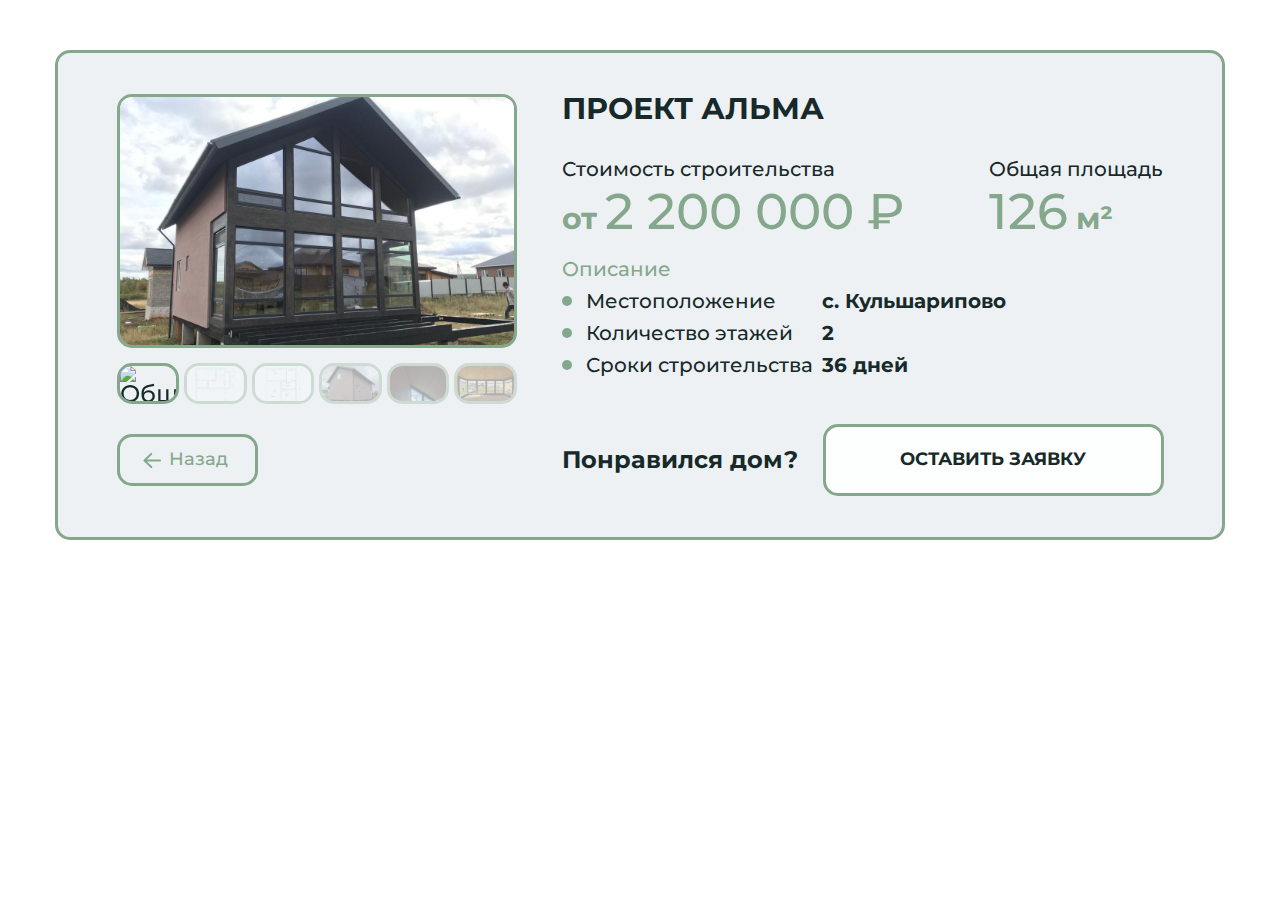
==== commit a33874ee: "rc1-8" ====
--- a/projects-pages/alma-page.html
+++ b/projects-pages/alma-page.html
@@ -22,37 +22,49 @@
                         <div class="image-slider__wrapper swiper-wrapper">
                            <div class="image-slider__slide swiper-slide">
                               <div class="image-slider__image">
-                                 <img src="../img/projects/preview/alma/3-alma.png" alt="Общий вид дома">
+                                 <img data-src="/img/projects/preview/alma/3-Alma.png"
+                                    src="../img/projects/preview/alma/3-alma.png" class="swiper-lazy"
+                                    alt="Общий вид дома">
                               </div>
                            </div>
                            <div class="image-slider__slide swiper-slide">
                               <div class="image-slider__image">
-                                 <img src="../img/projects/preview/alma/image-2.png" alt="Общий вид дома">
+                                 <img data-src="../img/projects/preview/alma/image-2.png"
+                                    src="../img/projects/preview/alma/image-2.png" class="swiper-lazy"
+                                    alt="Общий вид дома">
                               </div>
                            </div>
                            <div class="image-slider__slide swiper-slide">
                               <div class="image-slider__image">
-                                 <img src="../img/projects/preview/alma/image-3.png" alt="Проект дома">
+                                 <img data-src="../img/projects/preview/alma/image-3.png"
+                                    src="../img/projects/preview/alma/image-3.png" class="swiper-lazy"
+                                    alt="Проект дома">
                               </div>
                            </div>
                            <div class="image-slider__slide swiper-slide">
                               <div class="image-slider__image">
-                                 <img src="../img/projects/preview/alma/image-4.png" alt="Теплый пол">
+                                 <img data-src="../img/projects/preview/alma/image-4.png"
+                                    src="../img/projects/preview/alma/image-4.png" class="swiper-lazy" alt="Теплый пол">
                               </div>
                            </div>
                            <div class="image-slider__slide swiper-slide">
                               <div class="image-slider__image">
-                                 <img src="../img/projects/preview/alma/image-5.png" alt="Теплый пол">
+                                 <img data-src="../img/projects/preview/alma/image-5.png"
+                                    src="../img/projects/preview/alma/image-5.png" class="swiper-lazy" alt="Теплый пол">
                               </div>
                            </div>
                            <div class="image-slider__slide swiper-slide">
                               <div class="image-slider__image">
-                                 <img src="../img/projects/preview/alma/image-6.png" alt="Общий вид дома">
+                                 <img data-src="../img/projects/preview/alma/image-6.png"
+                                    src="../img/projects/preview/alma/image-6.png" class="swiper-lazy"
+                                    alt="Общий вид дома">
                               </div>
                            </div>
                            <div class="image-slider__slide swiper-slide">
                               <div class="image-slider__image">
-                                 <img src="../img/projects/preview/alma/image-7.png" alt="Общий вид дома">
+                                 <img data-src="../img/projects/preview/alma/image-7.png"
+                                    src="../img/projects/preview/alma/image-7.png" class="swiper-lazy"
+                                    alt="Общий вид дома">
                               </div>
                            </div>
                         </div>
@@ -61,37 +73,49 @@
                         <div class="image-mini-slider__wrapper swiper-wrapper">
                            <div class="image-mini-slider__slide swiper-slide">
                               <div class="image-mini-slider__image">
-                                 <img src="../img/projects/preview/alma/3-alma.png" alt="Общий вид дома">
+                                 <img data-src="../img/projects/preview/alma/3-alma.png"
+                                    src="../img/projects/preview/alma/3-alma.png" class="swiper-lazy"
+                                    alt="Общий вид дома">
                               </div>
                            </div>
                            <div class="image-mini-slider__slide swiper-slide">
                               <div class="image-mini-slider__image">
-                                 <img src="../img/projects/preview/alma/image-2.png" alt="Общий вид дома">
+                                 <img data-src="../img/projects/preview/alma/image-2.png"
+                                    src="../img/projects/preview/alma/image-2.png" class="swiper-lazy"
+                                    alt="Общий вид дома">
                               </div>
                            </div>
                            <div class="image-mini-slider__slide swiper-slide">
                               <div class="image-mini-slider__image">
-                                 <img src="../img/projects/preview/alma/image-3.png" alt="Проект дома">
+                                 <img data-src="../img/projects/preview/alma/image-3.png"
+                                    src="../img/projects/preview/alma/image-3.png" class="swiper-lazy"
+                                    alt="Проект дома">
                               </div>
                            </div>
                            <div class="image-mini-slider__slide swiper-slide">
                               <div class="image-mini-slider__image">
-                                 <img src="../img/projects/preview/alma/image-4.png" alt="Теплый пол">
+                                 <img data-src="../img/projects/preview/alma/image-4.png"
+                                    src="../img/projects/preview/alma/image-4.png" class="swiper-lazy" alt="Теплый пол">
                               </div>
                            </div>
                            <div class="image-mini-slider__slide swiper-slide">
                               <div class="image-mini-slider__image">
-                                 <img src="../img/projects/preview/alma/image-5.png" alt="Теплый пол">
+                                 <img data-src="../img/projects/preview/alma/image-5.png"
+                                    src="../img/projects/preview/alma/image-5.png" class="swiper-lazy" alt="Теплый пол">
                               </div>
                            </div>
                            <div class="image-mini-slider__slide swiper-slide">
                               <div class="image-mini-slider__image">
-                                 <img src="../img/projects/preview/alma/image-6.png" alt="Общий вид дома">
+                                 <img data-src="///img/projects/preview/alma/image-6.png"
+                                    src="../img/projects/preview/alma/image-6.png" class="swiper-lazy"
+                                    alt="Общий вид дома">
                               </div>
                            </div>
                            <div class="image-mini-slider__slide swiper-slide">
                               <div class="image-mini-slider__image">
-                                 <img src="../img/projects/preview/alma/image-7.png" alt="Общий вид дома">
+                                 <img data-src="../img/projects/preview/alma/image-7"
+                                    src="../img/projects/preview/alma/image-7.png" class="swiper-lazy"
+                                    alt="Общий вид дома">
                               </div>
                            </div>
                         </div>
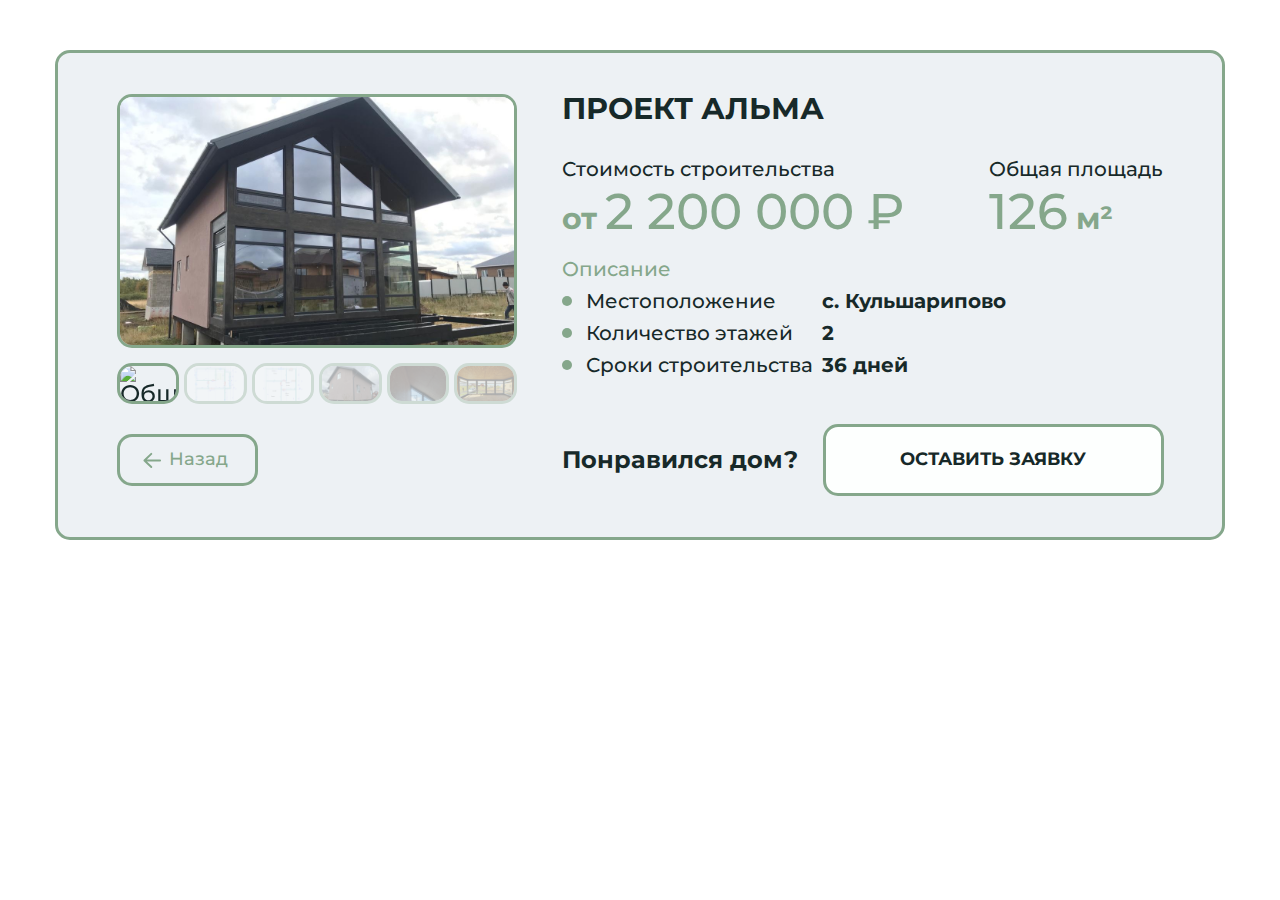
==== commit 027d6068: "rc1-9" ====
--- a/projects-pages/alma-page.html
+++ b/projects-pages/alma-page.html
@@ -22,7 +22,7 @@
                         <div class="image-slider__wrapper swiper-wrapper">
                            <div class="image-slider__slide swiper-slide">
                               <div class="image-slider__image">
-                                 <img data-src="/img/projects/preview/alma/3-Alma.png"
+                                 <img data-src="../img/projects/preview/alma/3-Alma.png"
                                     src="../img/projects/preview/alma/3-alma.png" class="swiper-lazy"
                                     alt="Общий вид дома">
                               </div>
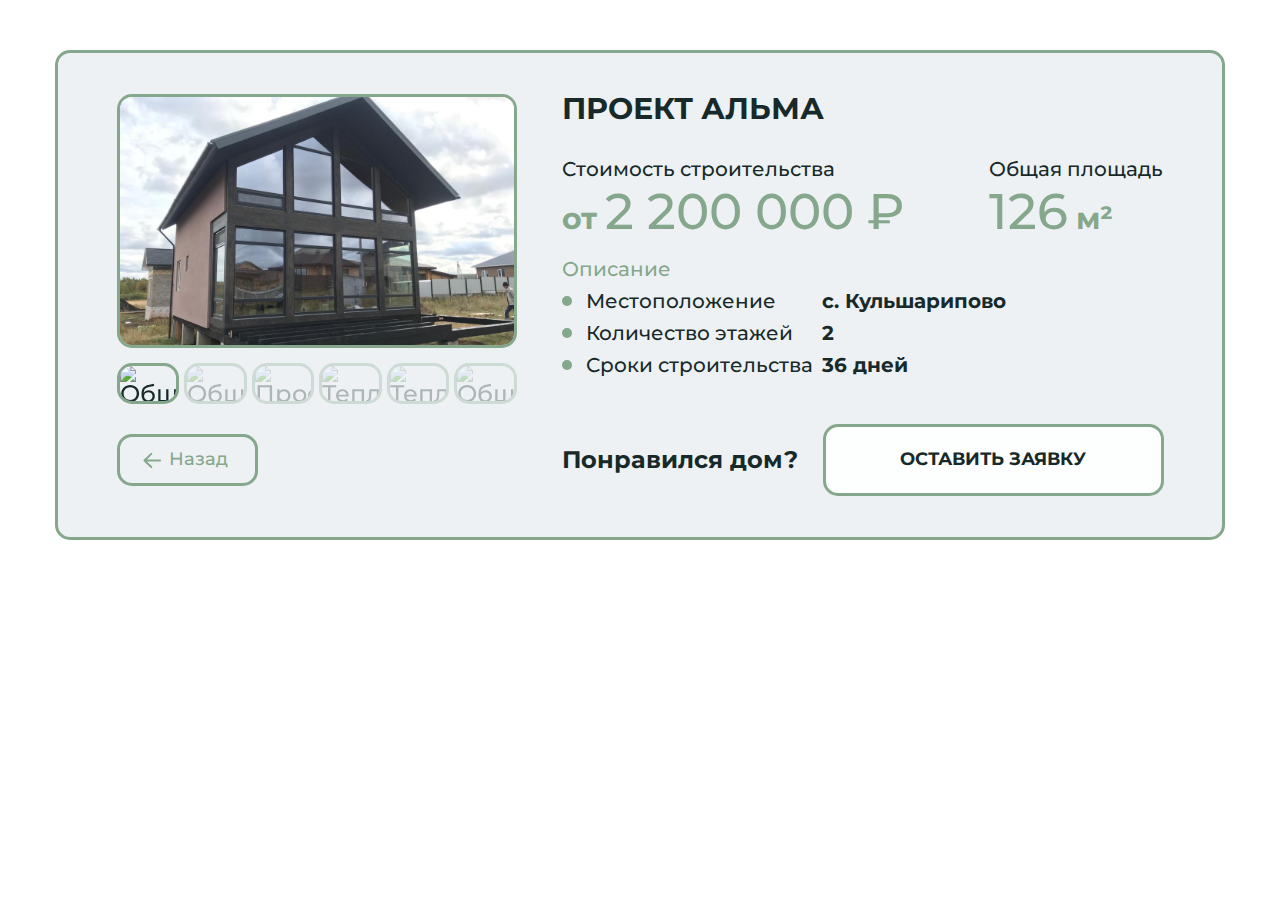
==== commit 47bc81eb: "rc1-10" ====
--- a/projects-pages/alma-page.html
+++ b/projects-pages/alma-page.html
@@ -23,47 +23,47 @@
                            <div class="image-slider__slide swiper-slide">
                               <div class="image-slider__image">
                                  <img data-src="../img/projects/preview/alma/3-Alma.png"
-                                    src="../img/projects/preview/alma/3-alma.png" class="swiper-lazy"
+                                    class="swiper-lazy"
                                     alt="Общий вид дома">
                               </div>
                            </div>
                            <div class="image-slider__slide swiper-slide">
                               <div class="image-slider__image">
                                  <img data-src="../img/projects/preview/alma/image-2.png"
-                                    src="../img/projects/preview/alma/image-2.png" class="swiper-lazy"
+                                    class="swiper-lazy"
                                     alt="Общий вид дома">
                               </div>
                            </div>
                            <div class="image-slider__slide swiper-slide">
                               <div class="image-slider__image">
                                  <img data-src="../img/projects/preview/alma/image-3.png"
-                                    src="../img/projects/preview/alma/image-3.png" class="swiper-lazy"
+                                    class="swiper-lazy"
                                     alt="Проект дома">
                               </div>
                            </div>
                            <div class="image-slider__slide swiper-slide">
                               <div class="image-slider__image">
                                  <img data-src="../img/projects/preview/alma/image-4.png"
-                                    src="../img/projects/preview/alma/image-4.png" class="swiper-lazy" alt="Теплый пол">
+                                    class="swiper-lazy" alt="Теплый пол">
                               </div>
                            </div>
                            <div class="image-slider__slide swiper-slide">
                               <div class="image-slider__image">
                                  <img data-src="../img/projects/preview/alma/image-5.png"
-                                    src="../img/projects/preview/alma/image-5.png" class="swiper-lazy" alt="Теплый пол">
+                                    class="swiper-lazy" alt="Теплый пол">
                               </div>
                            </div>
                            <div class="image-slider__slide swiper-slide">
                               <div class="image-slider__image">
                                  <img data-src="../img/projects/preview/alma/image-6.png"
-                                    src="../img/projects/preview/alma/image-6.png" class="swiper-lazy"
+                                    class="swiper-lazy"
                                     alt="Общий вид дома">
                               </div>
                            </div>
                            <div class="image-slider__slide swiper-slide">
                               <div class="image-slider__image">
                                  <img data-src="../img/projects/preview/alma/image-7.png"
-                                    src="../img/projects/preview/alma/image-7.png" class="swiper-lazy"
+                                    class="swiper-lazy"
                                     alt="Общий вид дома">
                               </div>
                            </div>
@@ -74,47 +74,47 @@
                            <div class="image-mini-slider__slide swiper-slide">
                               <div class="image-mini-slider__image">
                                  <img data-src="../img/projects/preview/alma/3-alma.png"
-                                    src="../img/projects/preview/alma/3-alma.png" class="swiper-lazy"
+                                    class="swiper-lazy"
                                     alt="Общий вид дома">
                               </div>
                            </div>
                            <div class="image-mini-slider__slide swiper-slide">
                               <div class="image-mini-slider__image">
                                  <img data-src="../img/projects/preview/alma/image-2.png"
-                                    src="../img/projects/preview/alma/image-2.png" class="swiper-lazy"
+                                    class="swiper-lazy"
                                     alt="Общий вид дома">
                               </div>
                            </div>
                            <div class="image-mini-slider__slide swiper-slide">
                               <div class="image-mini-slider__image">
                                  <img data-src="../img/projects/preview/alma/image-3.png"
-                                    src="../img/projects/preview/alma/image-3.png" class="swiper-lazy"
+                                    class="swiper-lazy"
                                     alt="Проект дома">
                               </div>
                            </div>
                            <div class="image-mini-slider__slide swiper-slide">
                               <div class="image-mini-slider__image">
                                  <img data-src="../img/projects/preview/alma/image-4.png"
-                                    src="../img/projects/preview/alma/image-4.png" class="swiper-lazy" alt="Теплый пол">
+                                    class="swiper-lazy" alt="Теплый пол">
                               </div>
                            </div>
                            <div class="image-mini-slider__slide swiper-slide">
                               <div class="image-mini-slider__image">
                                  <img data-src="../img/projects/preview/alma/image-5.png"
-                                    src="../img/projects/preview/alma/image-5.png" class="swiper-lazy" alt="Теплый пол">
+                                    class="swiper-lazy" alt="Теплый пол">
                               </div>
                            </div>
                            <div class="image-mini-slider__slide swiper-slide">
                               <div class="image-mini-slider__image">
                                  <img data-src="///img/projects/preview/alma/image-6.png"
-                                    src="../img/projects/preview/alma/image-6.png" class="swiper-lazy"
+                                    class="swiper-lazy"
                                     alt="Общий вид дома">
                               </div>
                            </div>
                            <div class="image-mini-slider__slide swiper-slide">
                               <div class="image-mini-slider__image">
                                  <img data-src="../img/projects/preview/alma/image-7"
-                                    src="../img/projects/preview/alma/image-7.png" class="swiper-lazy"
+                                    class="swiper-lazy"
                                     alt="Общий вид дома">
                               </div>
                            </div>
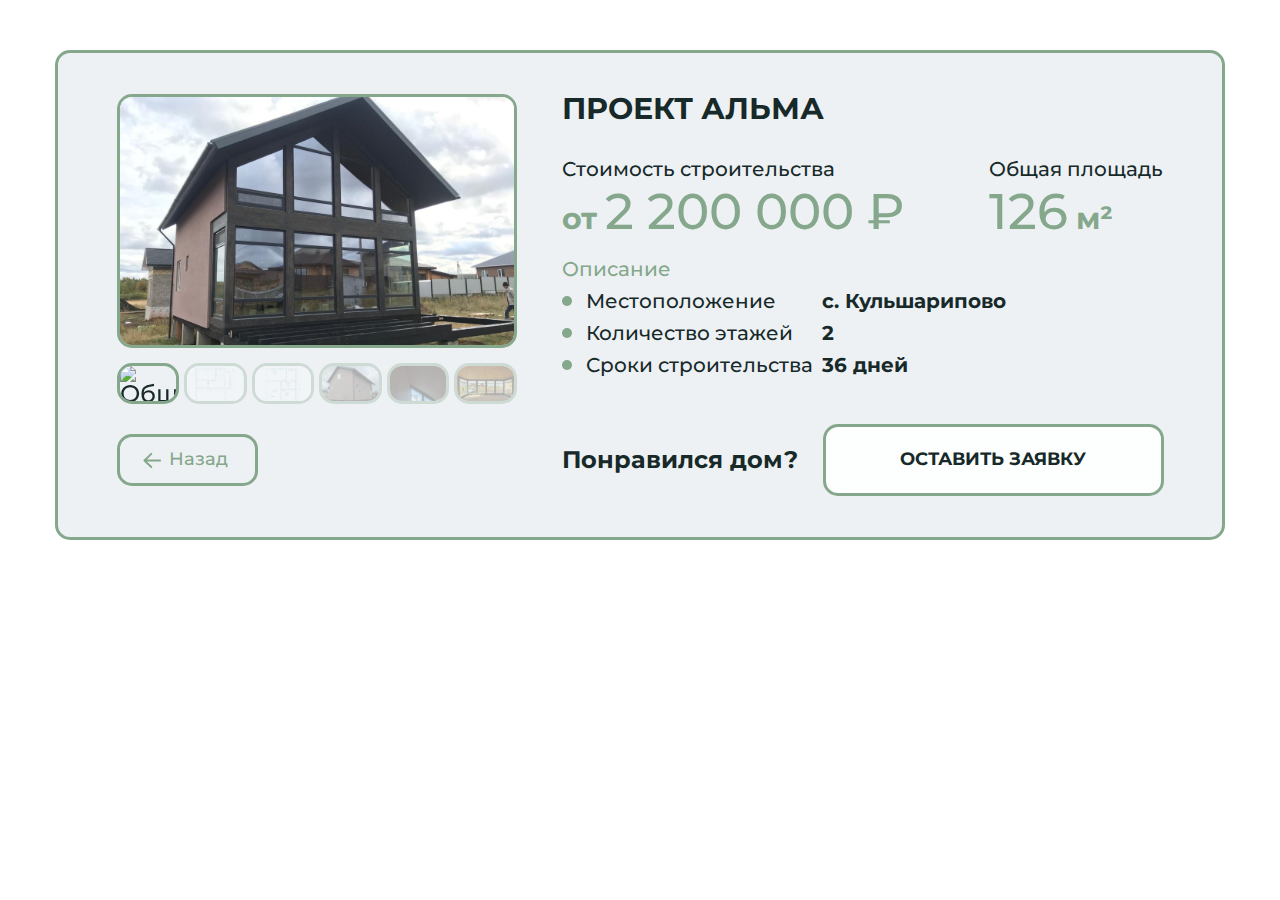
==== commit bc74910f: "rc1-11" ====
--- a/projects-pages/alma-page.html
+++ b/projects-pages/alma-page.html
@@ -74,47 +74,47 @@
                            <div class="image-mini-slider__slide swiper-slide">
                               <div class="image-mini-slider__image">
                                  <img data-src="../img/projects/preview/alma/3-alma.png"
-                                    class="swiper-lazy"
+                                    src="../img/projects/preview/alma/3-alma.png" class="swiper-lazy"
                                     alt="Общий вид дома">
                               </div>
                            </div>
                            <div class="image-mini-slider__slide swiper-slide">
                               <div class="image-mini-slider__image">
                                  <img data-src="../img/projects/preview/alma/image-2.png"
-                                    class="swiper-lazy"
+                                    src="../img/projects/preview/alma/image-2.png" class="swiper-lazy"
                                     alt="Общий вид дома">
                               </div>
                            </div>
                            <div class="image-mini-slider__slide swiper-slide">
                               <div class="image-mini-slider__image">
                                  <img data-src="../img/projects/preview/alma/image-3.png"
-                                    class="swiper-lazy"
+                                    src="../img/projects/preview/alma/image-3.png" class="swiper-lazy"
                                     alt="Проект дома">
                               </div>
                            </div>
                            <div class="image-mini-slider__slide swiper-slide">
                               <div class="image-mini-slider__image">
                                  <img data-src="../img/projects/preview/alma/image-4.png"
-                                    class="swiper-lazy" alt="Теплый пол">
+                                    src="../img/projects/preview/alma/image-4.png" class="swiper-lazy" alt="Теплый пол">
                               </div>
                            </div>
                            <div class="image-mini-slider__slide swiper-slide">
                               <div class="image-mini-slider__image">
                                  <img data-src="../img/projects/preview/alma/image-5.png"
-                                    class="swiper-lazy" alt="Теплый пол">
+                                    src="../img/projects/preview/alma/image-5.png" class="swiper-lazy" alt="Теплый пол">
                               </div>
                            </div>
                            <div class="image-mini-slider__slide swiper-slide">
                               <div class="image-mini-slider__image">
                                  <img data-src="///img/projects/preview/alma/image-6.png"
-                                    class="swiper-lazy"
+                                    src="../img/projects/preview/alma/image-6.png" class="swiper-lazy"
                                     alt="Общий вид дома">
                               </div>
                            </div>
                            <div class="image-mini-slider__slide swiper-slide">
                               <div class="image-mini-slider__image">
                                  <img data-src="../img/projects/preview/alma/image-7"
-                                    class="swiper-lazy"
+                                    src="../img/projects/preview/alma/image-7.png" class="swiper-lazy"
                                     alt="Общий вид дома">
                               </div>
                            </div>
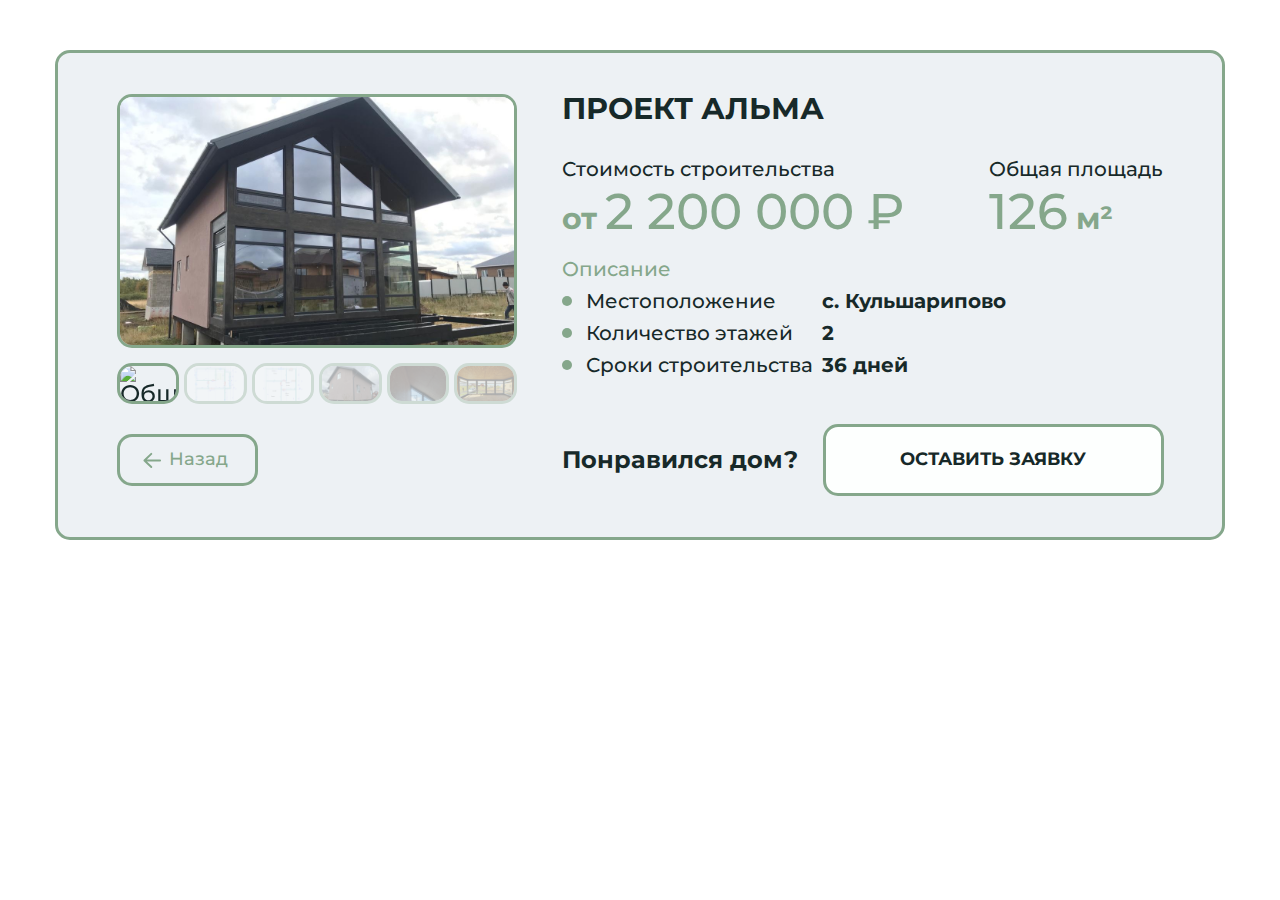
==== commit 088f386d: "rc1-12" ====
--- a/projects-pages/alma-page.html
+++ b/projects-pages/alma-page.html
@@ -74,7 +74,7 @@
                            <div class="image-mini-slider__slide swiper-slide">
                               <div class="image-mini-slider__image">
                                  <img data-src="../img/projects/preview/alma/3-alma.png"
-                                    src="../img/projects/preview/alma/3-alma.png" class="swiper-lazy"
+                                    class="swiper-lazy"
                                     alt="Общий вид дома">
                               </div>
                            </div>
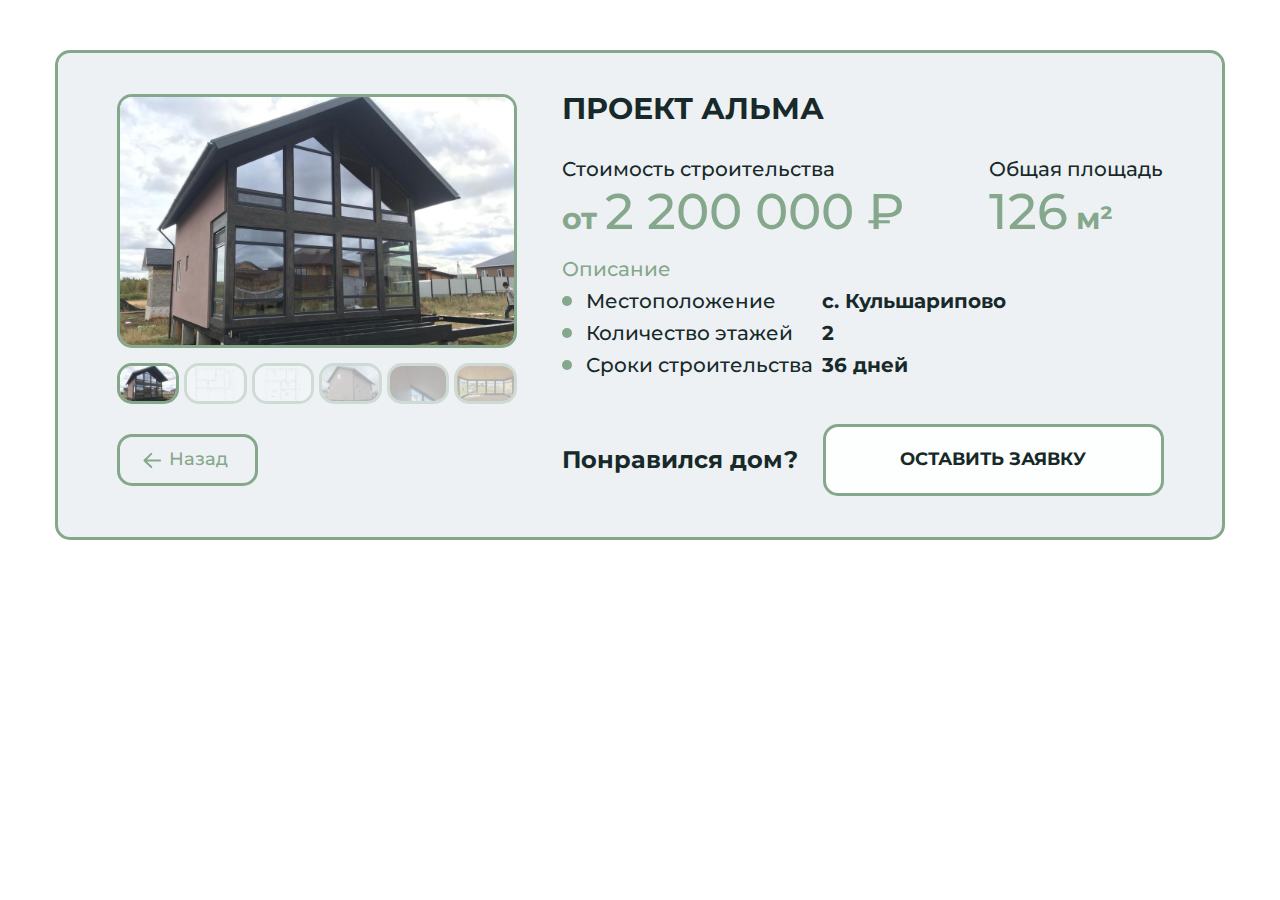
==== commit fe5daa9b: "rc1-13" ====
--- a/projects-pages/alma-page.html
+++ b/projects-pages/alma-page.html
@@ -22,48 +22,43 @@
                         <div class="image-slider__wrapper swiper-wrapper">
                            <div class="image-slider__slide swiper-slide">
                               <div class="image-slider__image">
-                                 <img data-src="../img/projects/preview/alma/3-Alma.png"
-                                    class="swiper-lazy"
+                                 <img data-src="../img/projects/preview/alma/3-Alma.png" class="swiper-lazy"
                                     alt="Общий вид дома">
                               </div>
                            </div>
                            <div class="image-slider__slide swiper-slide">
                               <div class="image-slider__image">
-                                 <img data-src="../img/projects/preview/alma/image-2.png"
-                                    class="swiper-lazy"
+                                 <img data-src="../img/projects/preview/alma/image-2.png" class="swiper-lazy"
                                     alt="Общий вид дома">
                               </div>
                            </div>
                            <div class="image-slider__slide swiper-slide">
                               <div class="image-slider__image">
-                                 <img data-src="../img/projects/preview/alma/image-3.png"
-                                    class="swiper-lazy"
+                                 <img data-src="../img/projects/preview/alma/image-3.png" class="swiper-lazy"
                                     alt="Проект дома">
                               </div>
                            </div>
                            <div class="image-slider__slide swiper-slide">
                               <div class="image-slider__image">
-                                 <img data-src="../img/projects/preview/alma/image-4.png"
-                                    class="swiper-lazy" alt="Теплый пол">
+                                 <img data-src="../img/projects/preview/alma/image-4.png" class="swiper-lazy"
+                                    alt="Теплый пол">
                               </div>
                            </div>
                            <div class="image-slider__slide swiper-slide">
                               <div class="image-slider__image">
-                                 <img data-src="../img/projects/preview/alma/image-5.png"
-                                    class="swiper-lazy" alt="Теплый пол">
+                                 <img data-src="../img/projects/preview/alma/image-5.png" class="swiper-lazy"
+                                    alt="Теплый пол">
                               </div>
                            </div>
                            <div class="image-slider__slide swiper-slide">
                               <div class="image-slider__image">
-                                 <img data-src="../img/projects/preview/alma/image-6.png"
-                                    class="swiper-lazy"
+                                 <img data-src="../img/projects/preview/alma/image-6.png" class="swiper-lazy"
                                     alt="Общий вид дома">
                               </div>
                            </div>
                            <div class="image-slider__slide swiper-slide">
                               <div class="image-slider__image">
-                                 <img data-src="../img/projects/preview/alma/image-7.png"
-                                    class="swiper-lazy"
+                                 <img data-src="../img/projects/preview/alma/image-7.png" class="swiper-lazy"
                                     alt="Общий вид дома">
                               </div>
                            </div>
@@ -73,48 +68,48 @@
                         <div class="image-mini-slider__wrapper swiper-wrapper">
                            <div class="image-mini-slider__slide swiper-slide">
                               <div class="image-mini-slider__image">
-                                 <img data-src="../img/projects/preview/alma/3-alma.png"
-                                    class="swiper-lazy"
+                                 <img data-src="../img/projects/preview/alma/3-Alma.jpg"
+                                    src="../img/projects/preview/alma/3-Alma.jpg" class="swiper-lazy"
                                     alt="Общий вид дома">
                               </div>
                            </div>
                            <div class="image-mini-slider__slide swiper-slide">
                               <div class="image-mini-slider__image">
-                                 <img data-src="../img/projects/preview/alma/image-2.png"
-                                    src="../img/projects/preview/alma/image-2.png" class="swiper-lazy"
+                                 <img data-src="../img/projects/preview/alma/image-2.jpg"
+                                    src="../img/projects/preview/alma/image-2.jpg" class="swiper-lazy"
                                     alt="Общий вид дома">
                               </div>
                            </div>
                            <div class="image-mini-slider__slide swiper-slide">
                               <div class="image-mini-slider__image">
-                                 <img data-src="../img/projects/preview/alma/image-3.png"
-                                    src="../img/projects/preview/alma/image-3.png" class="swiper-lazy"
+                                 <img data-src="../img/projects/preview/alma/image-3.jpg"
+                                    src="../img/projects/preview/alma/image-3.jpg" class="swiper-lazy"
                                     alt="Проект дома">
                               </div>
                            </div>
                            <div class="image-mini-slider__slide swiper-slide">
                               <div class="image-mini-slider__image">
-                                 <img data-src="../img/projects/preview/alma/image-4.png"
-                                    src="../img/projects/preview/alma/image-4.png" class="swiper-lazy" alt="Теплый пол">
+                                 <img data-src="../img/projects/preview/alma/image-4.jpg"
+                                    src="../img/projects/preview/alma/image-4.jpg" class="swiper-lazy" alt="Теплый пол">
                               </div>
                            </div>
                            <div class="image-mini-slider__slide swiper-slide">
                               <div class="image-mini-slider__image">
-                                 <img data-src="../img/projects/preview/alma/image-5.png"
-                                    src="../img/projects/preview/alma/image-5.png" class="swiper-lazy" alt="Теплый пол">
+                                 <img data-src="../img/projects/preview/alma/image-5.jpg"
+                                    src="../img/projects/preview/alma/image-5.jpg" class="swiper-lazy" alt="Теплый пол">
                               </div>
                            </div>
                            <div class="image-mini-slider__slide swiper-slide">
                               <div class="image-mini-slider__image">
-                                 <img data-src="///img/projects/preview/alma/image-6.png"
-                                    src="../img/projects/preview/alma/image-6.png" class="swiper-lazy"
+                                 <img data-src="../img/projects/preview/alma/image-6.jpg"
+                                    src="../img/projects/preview/alma/image-6.jpg" class="swiper-lazy"
                                     alt="Общий вид дома">
                               </div>
                            </div>
                            <div class="image-mini-slider__slide swiper-slide">
                               <div class="image-mini-slider__image">
-                                 <img data-src="../img/projects/preview/alma/image-7"
-                                    src="../img/projects/preview/alma/image-7.png" class="swiper-lazy"
+                                 <img data-src="../img/projects/preview/alma/image-7.jpg"
+                                    src="../img/projects/preview/alma/image-7.jpg" class="swiper-lazy"
                                     alt="Общий вид дома">
                               </div>
                            </div>
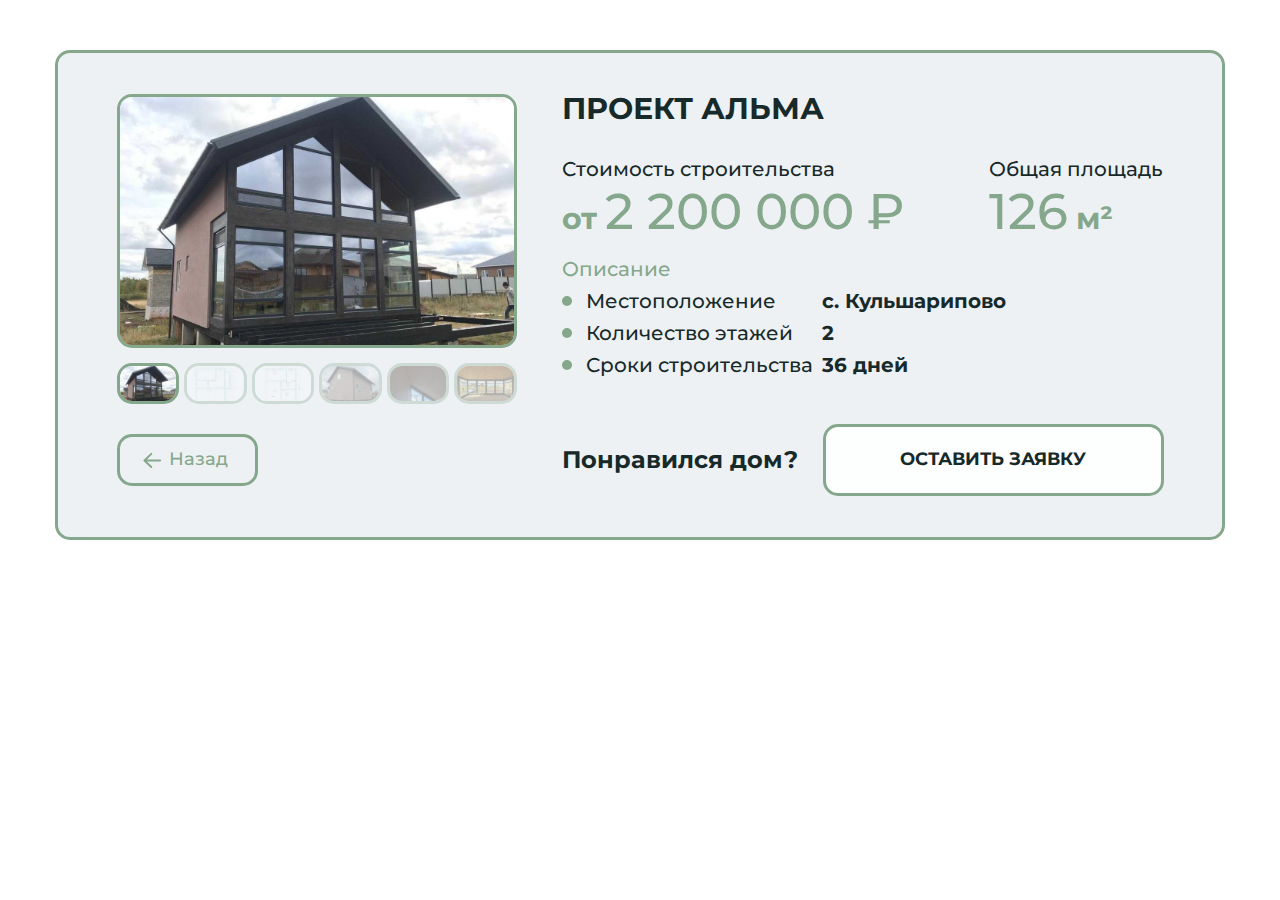
==== commit aa9ce02d: "rc1-15" ====
--- a/projects-pages/alma-page.html
+++ b/projects-pages/alma-page.html
@@ -22,43 +22,43 @@
                         <div class="image-slider__wrapper swiper-wrapper">
                            <div class="image-slider__slide swiper-slide">
                               <div class="image-slider__image">
-                                 <img data-src="../img/projects/preview/alma/3-Alma.png" class="swiper-lazy"
+                                 <img data-src="../img/projects/preview/alma/3-Alma.jpg" class="swiper-lazy"
                                     alt="Общий вид дома">
                               </div>
                            </div>
                            <div class="image-slider__slide swiper-slide">
                               <div class="image-slider__image">
-                                 <img data-src="../img/projects/preview/alma/image-2.png" class="swiper-lazy"
+                                 <img data-src="../img/projects/preview/alma/image-2.jpg" class="swiper-lazy"
                                     alt="Общий вид дома">
                               </div>
                            </div>
                            <div class="image-slider__slide swiper-slide">
                               <div class="image-slider__image">
-                                 <img data-src="../img/projects/preview/alma/image-3.png" class="swiper-lazy"
+                                 <img data-src="../img/projects/preview/alma/image-3.jpg" class="swiper-lazy"
                                     alt="Проект дома">
                               </div>
                            </div>
                            <div class="image-slider__slide swiper-slide">
                               <div class="image-slider__image">
-                                 <img data-src="../img/projects/preview/alma/image-4.png" class="swiper-lazy"
+                                 <img data-src="../img/projects/preview/alma/image-4.jpg" class="swiper-lazy"
                                     alt="Теплый пол">
                               </div>
                            </div>
                            <div class="image-slider__slide swiper-slide">
                               <div class="image-slider__image">
-                                 <img data-src="../img/projects/preview/alma/image-5.png" class="swiper-lazy"
+                                 <img data-src="../img/projects/preview/alma/image-5.jpg" class="swiper-lazy"
                                     alt="Теплый пол">
                               </div>
                            </div>
                            <div class="image-slider__slide swiper-slide">
                               <div class="image-slider__image">
-                                 <img data-src="../img/projects/preview/alma/image-6.png" class="swiper-lazy"
+                                 <img data-src="../img/projects/preview/alma/image-6.jpg" class="swiper-lazy"
                                     alt="Общий вид дома">
                               </div>
                            </div>
                            <div class="image-slider__slide swiper-slide">
                               <div class="image-slider__image">
-                                 <img data-src="../img/projects/preview/alma/image-7.png" class="swiper-lazy"
+                                 <img data-src="../img/projects/preview/alma/image-7.jpg" class="swiper-lazy"
                                     alt="Общий вид дома">
                               </div>
                            </div>
